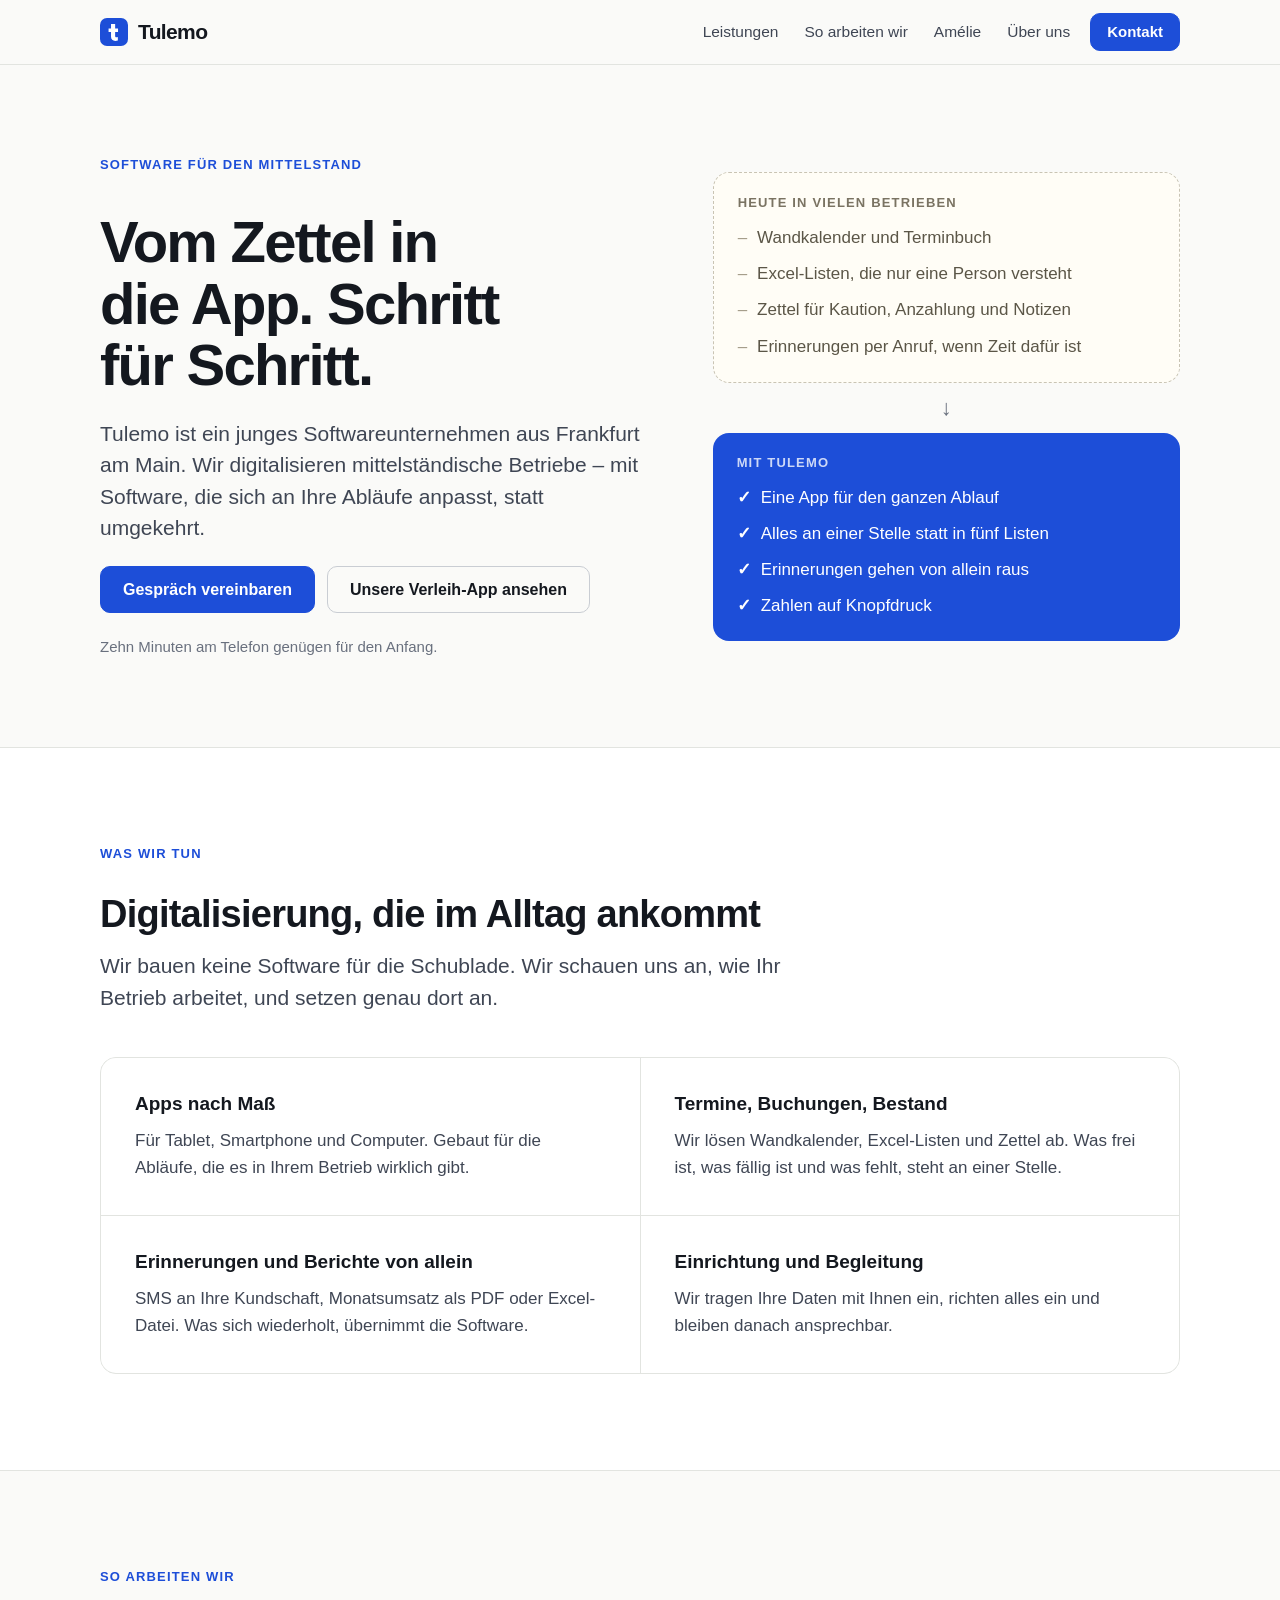
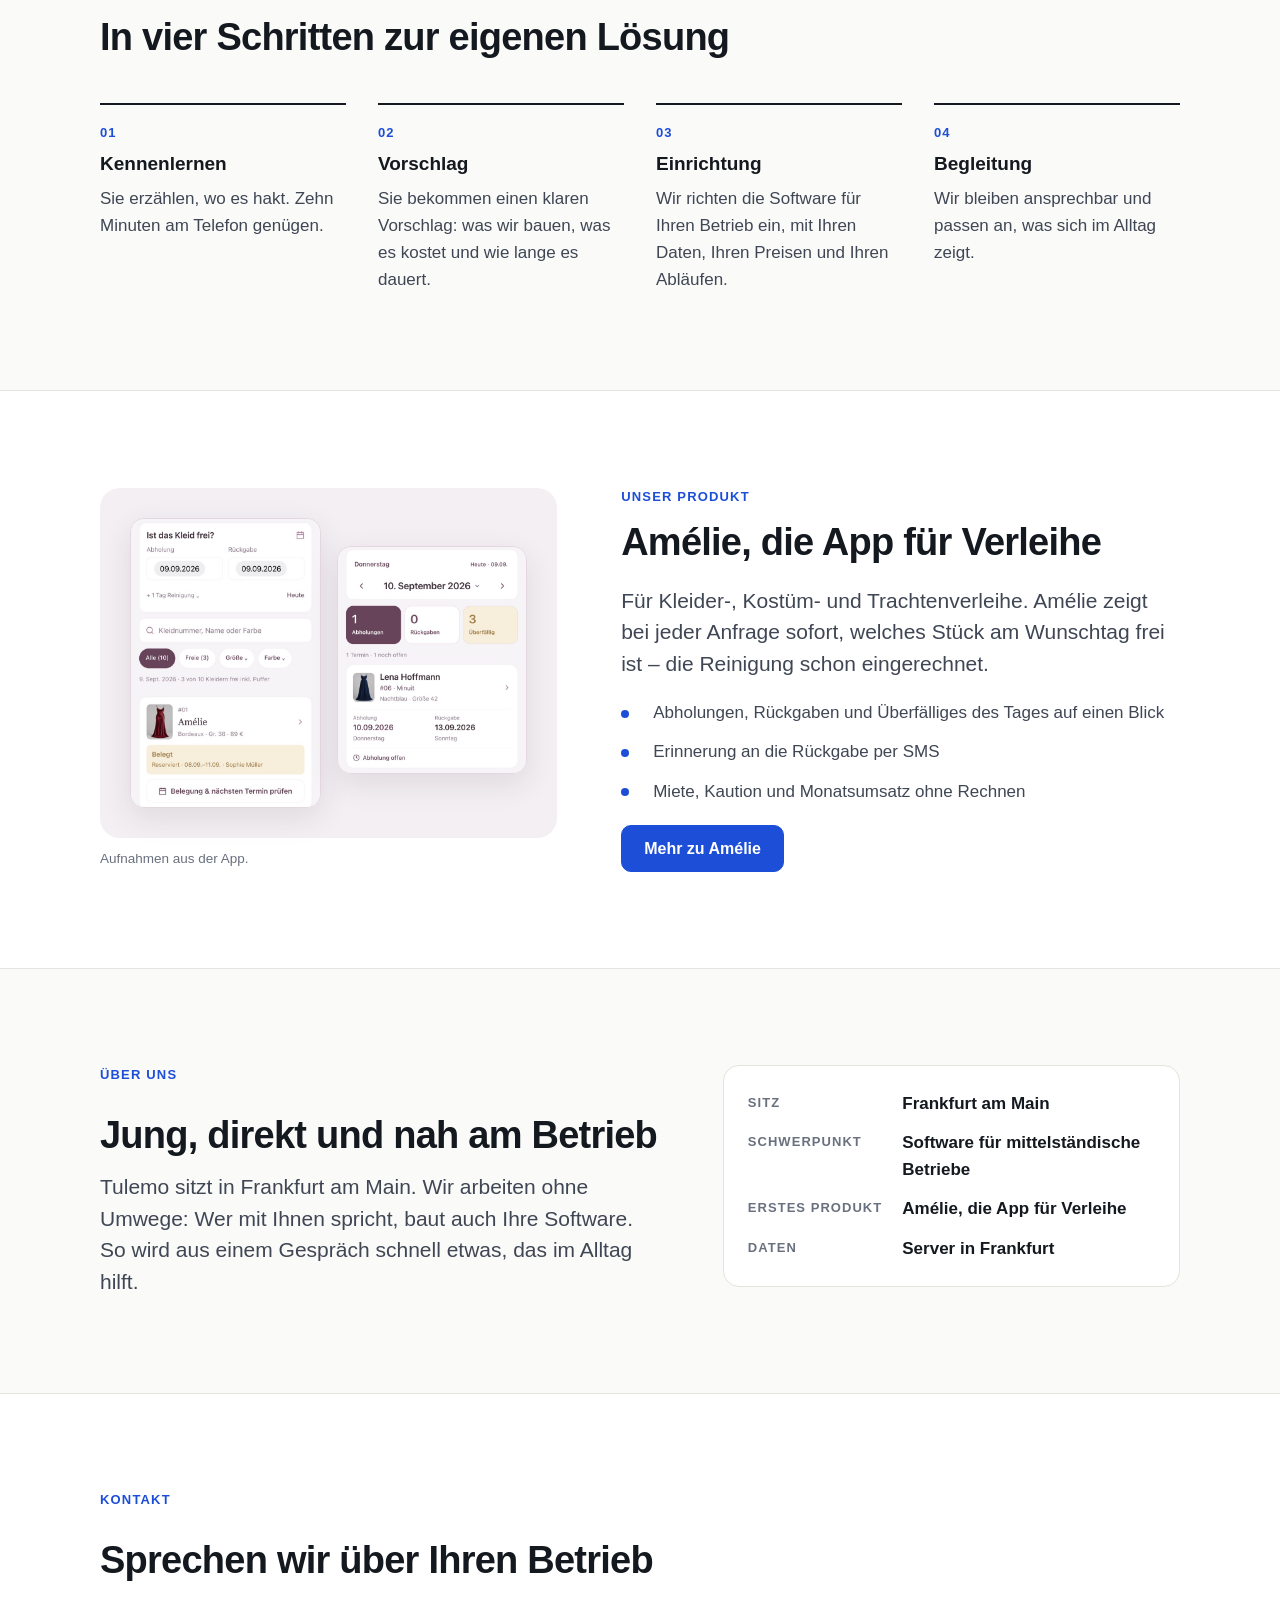
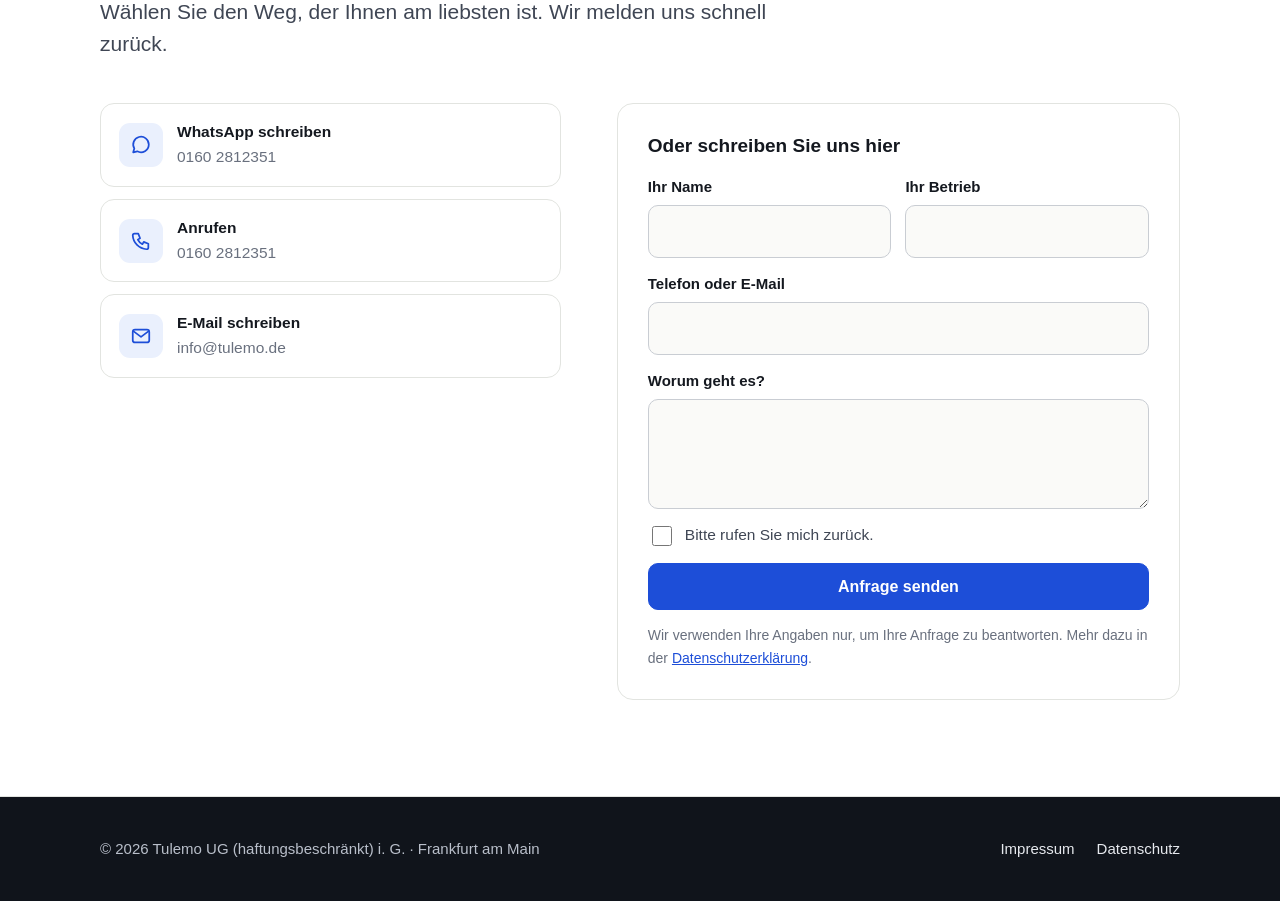
==== index.html @ e4d0e840 "Homepage von Tulemo: Startseite, Amélie, Impressum, Datenschutz Co-Authored-By: Claude Fable 5.2 <no" ====
<!doctype html>
<html lang="de">
<head>
<meta charset="utf-8">
<meta name="viewport" content="width=device-width, initial-scale=1, viewport-fit=cover">
<title>Tulemo – Software für mittelständische Betriebe</title>
<meta name="description" content="Tulemo ist ein junges Softwareunternehmen aus Frankfurt am Main. Wir digitalisieren mittelständische Betriebe – mit Software, die sich an Ihre Abläufe anpasst.">
<meta property="og:title" content="Tulemo – Software für mittelständische Betriebe">
<meta property="og:description" content="Vom Zettel in die App: Wir digitalisieren mittelständische Betriebe, Schritt für Schritt.">
<meta property="og:type" content="website">
<meta property="og:locale" content="de_DE">
<meta name="theme-color" content="#FAFAF8">
<link rel="icon" href="assets/favicon.svg" type="image/svg+xml">
<link rel="stylesheet" href="assets/styles.css">
</head>
<body>
<a class="sprung" href="#inhalt">Zum Inhalt springen</a>

<header class="kopf">
  <div class="innen">
    <a class="marke" href="index.html" aria-label="Tulemo, zur Startseite">
      <svg viewBox="0 0 32 32" aria-hidden="true"><rect width="32" height="32" rx="8" fill="#1D4ED8"/><path d="M12.6 6.8v5.1H9.8v4h2.8v5.6c0 3.1 1.9 4.7 4.9 4.7 1 0 2-.2 2.9-.5v-4c-.5.2-1.1.3-1.6.3-1 0-1.5-.5-1.5-1.5v-4.6h3.3v-4h-3.3V6.8z" fill="#fff"/></svg>
      Tulemo
    </a>
    <nav class="menue" aria-label="Hauptmenü">
      <a href="#leistungen">Leistungen</a>
      <a href="#ablauf">So arbeiten wir</a>
      <a href="#amelie">Amélie</a>
      <a href="#ueber">Über uns</a>
    </nav>
    <a class="knopf klein" href="#kontakt">Kontakt</a>
  </div>
</header>

<main id="inhalt">

  <section class="buehne">
    <div class="innen">
      <div class="buehne-text">
        <p class="vorspann">Software für den Mittelstand</p>
        <h1>Vom Zettel in die App. Schritt für Schritt.</h1>
        <p class="einleitung">Tulemo ist ein junges Softwareunternehmen aus Frankfurt am Main. Wir digitalisieren mittelständische Betriebe – mit Software, die sich an Ihre Abläufe anpasst, statt umgekehrt.</p>
        <div class="knopfreihe">
          <a class="knopf" href="#kontakt">Gespräch vereinbaren</a>
          <a class="knopf zweit" href="amelie/index.html">Unsere Verleih-App ansehen</a>
        </div>
        <p class="hinweis">Zehn Minuten am Telefon genügen für den Anfang.</p>
      </div>

      <div class="wandel" aria-label="Vorher und nachher">
        <div class="wandel-karte vorher">
          <h3>Heute in vielen Betrieben</h3>
          <ul>
            <li>Wandkalender und Terminbuch</li>
            <li>Excel-Listen, die nur eine Person versteht</li>
            <li>Zettel für Kaution, Anzahlung und Notizen</li>
            <li>Erinnerungen per Anruf, wenn Zeit dafür ist</li>
          </ul>
        </div>
        <div class="wandel-pfeil" aria-hidden="true">↓</div>
        <div class="wandel-karte nachher">
          <h3>Mit Tulemo</h3>
          <ul>
            <li>Eine App für den ganzen Ablauf</li>
            <li>Alles an einer Stelle statt in fünf Listen</li>
            <li>Erinnerungen gehen von allein raus</li>
            <li>Zahlen auf Knopfdruck</li>
          </ul>
        </div>
      </div>
    </div>
  </section>

  <section class="abschnitt hell" id="leistungen">
    <div class="innen">
      <div class="kopfzeile-abschnitt">
        <p class="vorspann">Was wir tun</p>
        <h2>Digitalisierung, die im Alltag ankommt</h2>
        <p class="einleitung">Wir bauen keine Software für die Schublade. Wir schauen uns an, wie Ihr Betrieb arbeitet, und setzen genau dort an.</p>
      </div>
      <div class="raster">
        <div>
          <h3>Apps nach Maß</h3>
          <p>Für Tablet, Smartphone und Computer. Gebaut für die Abläufe, die es in Ihrem Betrieb wirklich gibt.</p>
        </div>
        <div>
          <h3>Termine, Buchungen, Bestand</h3>
          <p>Wir lösen Wandkalender, Excel-Listen und Zettel ab. Was frei ist, was fällig ist und was fehlt, steht an einer Stelle.</p>
        </div>
        <div>
          <h3>Erinnerungen und Berichte von allein</h3>
          <p>SMS an Ihre Kundschaft, Monatsumsatz als PDF oder Excel-Datei. Was sich wiederholt, übernimmt die Software.</p>
        </div>
        <div>
          <h3>Einrichtung und Begleitung</h3>
          <p>Wir tragen Ihre Daten mit Ihnen ein, richten alles ein und bleiben danach ansprechbar.</p>
        </div>
      </div>
    </div>
  </section>

  <section class="abschnitt" id="ablauf">
    <div class="innen">
      <div class="kopfzeile-abschnitt">
        <p class="vorspann">So arbeiten wir</p>
        <h2>In vier Schritten zur eigenen Lösung</h2>
      </div>
      <ol class="schritte">
        <li>
          <h3>Kennenlernen</h3>
          <p>Sie erzählen, wo es hakt. Zehn Minuten am Telefon genügen.</p>
        </li>
        <li>
          <h3>Vorschlag</h3>
          <p>Sie bekommen einen klaren Vorschlag: was wir bauen, was es kostet und wie lange es dauert.</p>
        </li>
        <li>
          <h3>Einrichtung</h3>
          <p>Wir richten die Software für Ihren Betrieb ein, mit Ihren Daten, Ihren Preisen und Ihren Abläufen.</p>
        </li>
        <li>
          <h3>Begleitung</h3>
          <p>Wir bleiben ansprechbar und passen an, was sich im Alltag zeigt.</p>
        </li>
      </ol>
    </div>
  </section>

  <section class="abschnitt hell" id="amelie">
    <div class="innen produkt">
      <div>
        <div class="geraete">
          <img src="assets/amelie-verfuegbarkeit.jpg" width="600" height="916" alt="Amélie: Ansicht „Ist das Kleid frei?“ mit Abholung, Rückgabe und Reinigungstag" loading="lazy">
          <img src="assets/amelie-termine.jpg" width="600" height="717" alt="Amélie: Ansicht „Termine“ mit Abholungen, Rückgaben und Überfälligem" loading="lazy">
        </div>
        <p class="bildnote">Aufnahmen aus der App.</p>
      </div>
      <div class="produkt-text">
        <div>
          <p class="vorspann">Unser Produkt</p>
          <h2>Amélie, die App für Verleihe</h2>
        </div>
        <p class="einleitung">Für Kleider-, Kostüm- und Trachtenverleihe. Amélie zeigt bei jeder Anfrage sofort, welches Stück am Wunschtag frei ist – die Reinigung schon eingerechnet.</p>
        <ul class="punkte">
          <li>Abholungen, Rückgaben und Überfälliges des Tages auf einen Blick</li>
          <li>Erinnerung an die Rückgabe per SMS</li>
          <li>Miete, Kaution und Monatsumsatz ohne Rechnen</li>
        </ul>
        <div class="knopfreihe">
          <a class="knopf" href="amelie/index.html">Mehr zu Amélie</a>
        </div>
      </div>
    </div>
  </section>

  <section class="abschnitt" id="ueber">
    <div class="innen ueber">
      <div class="kopfzeile-abschnitt" style="margin-bottom:0">
        <p class="vorspann">Über uns</p>
        <h2>Jung, direkt und nah am Betrieb</h2>
        <p class="einleitung">Tulemo sitzt in Frankfurt am Main. Wir arbeiten ohne Umwege: Wer mit Ihnen spricht, baut auch Ihre Software. So wird aus einem Gespräch schnell etwas, das im Alltag hilft.</p>
      </div>
      <dl class="daten">
        <dt>Sitz</dt><dd>Frankfurt am Main</dd>
        <dt>Schwerpunkt</dt><dd>Software für mittelständische Betriebe</dd>
        <dt>Erstes Produkt</dt><dd>Amélie, die App für Verleihe</dd>
        <dt>Daten</dt><dd>Server in Frankfurt</dd>
      </dl>
    </div>
  </section>

  <section class="abschnitt hell" id="kontakt">
    <div class="innen">
      <div class="kopfzeile-abschnitt">
        <p class="vorspann">Kontakt</p>
        <h2>Sprechen wir über Ihren Betrieb</h2>
        <p class="einleitung">Wählen Sie den Weg, der Ihnen am liebsten ist. Wir melden uns schnell zurück.</p>
      </div>
      <div class="kontakt">
        <ul class="wege">
          <li><a class="weg" href="https://wa.me/491602812351?text=Hallo%20Tulemo%2C%20ich%20m%C3%B6chte%20%C3%BCber%20eine%20L%C3%B6sung%20f%C3%BCr%20meinen%20Betrieb%20sprechen." rel="noopener">
            <span class="zeichen"><svg viewBox="0 0 24 24" fill="none" stroke="currentColor" stroke-width="1.9" stroke-linecap="round" stroke-linejoin="round" aria-hidden="true"><path d="M20.5 11.5a8.5 8.5 0 0 1-12.6 7.4L3.5 20l1.2-4.2A8.5 8.5 0 1 1 20.5 11.5z"/></svg></span>
            <span><strong>WhatsApp schreiben</strong><span>0160 2812351</span></span></a></li>
          <li><a class="weg" href="tel:+491602812351">
            <span class="zeichen"><svg viewBox="0 0 24 24" fill="none" stroke="currentColor" stroke-width="1.9" stroke-linecap="round" stroke-linejoin="round" aria-hidden="true"><path d="M5 4h4l2 5-2.5 1.5a11 11 0 0 0 5 5L15 13l5 2v4a2 2 0 0 1-2 2A16 16 0 0 1 3 6a2 2 0 0 1 2-2z"/></svg></span>
            <span><strong>Anrufen</strong><span>0160 2812351</span></span></a></li>
          <li><a class="weg" href="mailto:info@tulemo.de">
            <span class="zeichen"><svg viewBox="0 0 24 24" fill="none" stroke="currentColor" stroke-width="1.9" stroke-linecap="round" stroke-linejoin="round" aria-hidden="true"><rect x="3" y="5" width="18" height="14" rx="2.5"/><path d="m4 7 8 6 8-6"/></svg></span>
            <span><strong>E-Mail schreiben</strong><span>info@tulemo.de</span></span></a></li>
        </ul>

        <form class="formular" id="anfrage" data-endpoint="" data-betreff="Anfrage über tulemo.de" novalidate>
          <h3>Oder schreiben Sie uns hier</h3>
          <div class="zweispaltig">
            <div class="feld"><label for="f-name">Ihr Name</label><input id="f-name" name="name" type="text" autocomplete="name" required></div>
            <div class="feld"><label for="f-betrieb">Ihr Betrieb</label><input id="f-betrieb" name="betrieb" type="text" autocomplete="organization"></div>
          </div>
          <div class="feld"><label for="f-kontakt">Telefon oder E-Mail</label><input id="f-kontakt" name="kontakt" type="text" inputmode="email" autocomplete="email" required></div>
          <div class="feld"><label for="f-nachricht">Worum geht es?</label><textarea id="f-nachricht" name="nachricht"></textarea></div>
          <label class="haken"><input type="checkbox" name="rueckruf" value="ja"> <span>Bitte rufen Sie mich zurück.</span></label>
          <div class="falle" aria-hidden="true"><label for="f-web">Bitte leer lassen</label><input id="f-web" name="website" type="text" tabindex="-1" autocomplete="off"></div>
          <button class="knopf" type="submit">Anfrage senden</button>
          <div class="meldung" role="status" hidden></div>
          <p class="klein-text">Wir verwenden Ihre Angaben nur, um Ihre Anfrage zu beantworten. Mehr dazu in der <a href="datenschutz.html">Datenschutzerklärung</a>.</p>
        </form>
      </div>
    </div>
  </section>

</main>

<footer class="fuss">
  <div class="innen">
    <span>© 2026 Tulemo UG (haftungsbeschränkt) i. G. · Frankfurt am Main</span>
    <nav aria-label="Rechtliches"><a href="impressum.html">Impressum</a><a href="datenschutz.html">Datenschutz</a></nav>
  </div>
</footer>

<script src="assets/kontakt.js" defer></script>
</body>
</html>
---- assets/styles.css ----
/* Tulemo – Aufbau: ruhige, helle Seite mit viel Luft; ein kräftiges Blau als einzige Firmenfarbe.
   Die Produktseite Amélie setzt dieselben Bausteine mit ihrem eigenen Pflaumenton ein. Keine fremden Schriften, keine fremden Dienste. */
:root{
  --papier:#FAFAF8; --flaeche:#FFFFFF; --tinte:#14181F; --text:#3F4654; --leise:#69707E; --linie:#E2E4E0;
  --akzent:#1D4ED8; --akzent-dunkel:#173EAD; --akzent-hell:#EAF0FD; --auf-akzent:#FFFFFF; --nacht:#10141B;
  --schrift:-apple-system,BlinkMacSystemFont,"Segoe UI",Roboto,"Helvetica Neue",Arial,sans-serif;
  --breite:1120px; --rand:max(20px, env(safe-area-inset-left, 0px));
}
body.amelie{ --akzent:#6B3D5A; --akzent-dunkel:#55304A; --akzent-hell:#F4EFF3; }

*,*::before,*::after{box-sizing:border-box}
html{scroll-behavior:smooth; -webkit-text-size-adjust:100%}
@media (prefers-reduced-motion:reduce){ html{scroll-behavior:auto} }
body{margin:0; background:var(--papier); color:var(--text); font-family:var(--schrift); font-size:17px; line-height:1.6}
img{max-width:100%; height:auto; display:block}
a{color:var(--akzent)}
h1,h2,h3{color:var(--tinte); margin:0; text-wrap:balance}
h1{font-size:clamp(34px, 5.4vw, 58px); line-height:1.06; letter-spacing:-.03em; font-weight:750}
h2{font-size:clamp(26px, 3.4vw, 38px); line-height:1.14; letter-spacing:-.02em; font-weight:720}
h3{font-size:19px; line-height:1.3; font-weight:680}
p{margin:0}
:focus-visible{outline:3px solid var(--akzent); outline-offset:3px; border-radius:4px}
.sprung{position:absolute; left:-999px; top:0; background:var(--tinte); color:#fff; padding:10px 14px; z-index:20}
.sprung:focus{left:12px; top:12px}

.innen{max-width:var(--breite); margin:0 auto; padding-left:var(--rand); padding-right:max(20px, env(safe-area-inset-right, 0px))}
.abschnitt{padding-block:clamp(56px, 8vw, 96px)}
.abschnitt.hell{background:var(--flaeche); border-block:1px solid var(--linie)}
.vorspann{font-size:13px; font-weight:650; letter-spacing:.09em; text-transform:uppercase; color:var(--akzent); margin-bottom:14px}
.einleitung{font-size:clamp(18px, 2vw, 21px); line-height:1.5; color:var(--text); max-width:60ch}
.kopfzeile-abschnitt{display:grid; gap:14px; max-width:720px; margin-bottom:clamp(28px, 4vw, 44px)}

/* Kopf */
.kopf{position:sticky; top:0; z-index:10; background:rgba(250,250,248,.92); backdrop-filter:saturate(1.4) blur(10px); border-bottom:1px solid var(--linie)}
.kopf .innen{display:flex; align-items:center; gap:20px; min-height:64px}
.marke{display:inline-flex; align-items:center; gap:10px; font-weight:780; font-size:21px; letter-spacing:-.03em; color:var(--tinte); text-decoration:none}
.marke svg{width:28px; height:28px; flex:none}
.menue{display:flex; gap:26px; margin-left:auto}
.menue a{color:var(--text); text-decoration:none; font-size:15.5px; font-weight:520}
.menue a:hover{color:var(--tinte)}
.knopf{display:inline-flex; align-items:center; justify-content:center; gap:8px; padding:13px 22px; border-radius:10px; background:var(--akzent); color:var(--auf-akzent); font-weight:640; font-size:16px; text-decoration:none; border:1px solid var(--akzent); cursor:pointer; font-family:inherit; line-height:1.2}
.knopf:hover{background:var(--akzent-dunkel); border-color:var(--akzent-dunkel)}
.knopf.zweit{background:transparent; color:var(--tinte); border-color:#C9CDD3}
.knopf.zweit:hover{background:var(--flaeche); border-color:var(--tinte)}
.knopf.klein{padding:9px 16px; font-size:15px}
.knopfreihe{display:flex; flex-wrap:wrap; gap:12px}

/* Bühne */
.buehne{padding-block:clamp(44px, 7vw, 92px) clamp(48px, 7vw, 88px)}
.buehne .innen{display:grid; grid-template-columns:minmax(0,1.08fr) minmax(0,.92fr); gap:clamp(28px, 5vw, 64px); align-items:center}
.buehne-text{display:grid; gap:22px}
.buehne .hinweis{font-size:15px; color:var(--leise)}

/* Vorher / Nachher */
.wandel{display:grid; gap:14px}
.wandel-karte{border-radius:16px; padding:22px 24px}
.wandel-karte h3{font-size:13px; letter-spacing:.09em; text-transform:uppercase; font-weight:650; margin-bottom:12px}
.wandel-karte ul{list-style:none; margin:0; padding:0; display:grid; gap:9px}
.wandel-karte li{display:flex; gap:10px; align-items:baseline}
.vorher{background:#FFFDF6; border:1px dashed #C9C4B4; color:#5B5647}
.vorher h3{color:#7A7362}
.vorher li::before{content:"–"; color:#A39C88}
.nachher{background:var(--akzent); color:var(--auf-akzent)}
.nachher h3{color:rgba(255,255,255,.78)}
.nachher li::before{content:"✓"; font-weight:700}
.wandel-pfeil{justify-self:center; color:var(--leise); font-size:22px; line-height:1}

/* Leistungen */
.raster{display:grid; grid-template-columns:repeat(2, minmax(0,1fr)); gap:1px; background:var(--linie); border:1px solid var(--linie); border-radius:16px; overflow:hidden}
.raster > div{background:var(--flaeche); padding:clamp(22px, 3vw, 34px); display:grid; gap:10px; align-content:start}
.raster.drei{grid-template-columns:repeat(3, minmax(0,1fr))}

/* Schritte */
.schritte{list-style:none; margin:0; padding:0; display:grid; grid-template-columns:repeat(4, minmax(0,1fr)); gap:clamp(18px, 3vw, 32px); counter-reset:schritt}
.schritte.drei{grid-template-columns:repeat(3, minmax(0,1fr))}
.schritte li{counter-increment:schritt; display:grid; gap:8px; align-content:start; padding-top:18px; border-top:2px solid var(--tinte)}
.schritte li::before{content:counter(schritt, decimal-leading-zero); font-size:13px; font-weight:700; letter-spacing:.08em; color:var(--akzent); font-variant-numeric:tabular-nums}

/* Produkt */
.produkt{display:grid; grid-template-columns:minmax(0,.9fr) minmax(0,1.1fr); gap:clamp(28px, 5vw, 64px); align-items:center}
.geraete{display:grid; grid-template-columns:repeat(2, minmax(0,1fr)); gap:16px; align-items:start; padding:clamp(18px, 3vw, 30px); border-radius:20px; background:#F4EFF3}
.geraete img{border-radius:14px; border:1px solid #E3D8E0; box-shadow:0 10px 30px rgba(46,36,48,.10)}
.geraete img:nth-child(2){margin-top:28px}
.bildnote{font-size:13.5px; color:var(--leise); margin-top:10px}
.punkte{list-style:none; margin:0; padding:0; display:grid; gap:12px}
.punkte li{display:grid; grid-template-columns:22px minmax(0,1fr); gap:10px; align-items:start}
.punkte li::before{content:""; width:8px; height:8px; margin-top:.62em; border-radius:50%; background:var(--akzent)}
.produkt-text{display:grid; gap:20px}

/* Große Ansichten */
.schau{display:grid; grid-template-columns:repeat(2, minmax(0,1fr)); gap:clamp(20px, 4vw, 48px); align-items:start; padding:clamp(20px, 4vw, 44px); border-radius:20px; background:#F4EFF3}
.schau figure{margin:0; display:grid; gap:14px; justify-items:center}
.schau img{width:100%; max-width:340px; border-radius:16px; border:1px solid #E3D8E0; box-shadow:0 12px 34px rgba(46,36,48,.12)}
.schau figcaption{max-width:340px; font-size:15.5px; color:var(--text)}
.schau figcaption strong{color:var(--tinte)}

/* Zeitleiste Reinigung */
.zeitleiste{display:grid; grid-template-columns:repeat(4, minmax(0,1fr)); gap:0; margin:0; padding:0; list-style:none; border:1px solid var(--linie); border-radius:14px; overflow:hidden; background:var(--flaeche)}
.zeitleiste li{padding:16px 18px; border-left:1px solid var(--linie); display:grid; gap:2px}
.zeitleiste li:first-child{border-left:0}
.zeitleiste .tag{font-size:13px; font-weight:650; letter-spacing:.06em; text-transform:uppercase; color:var(--leise)}
.zeitleiste .was{font-weight:650; color:var(--tinte)}
.zeitleiste li.frei{background:var(--akzent); }
.zeitleiste li.frei .tag, .zeitleiste li.frei .was{color:var(--auf-akzent)}

/* Band */
.band{background:var(--akzent); color:var(--auf-akzent)}
.band h2{color:var(--auf-akzent)}
.band .einleitung{color:rgba(255,255,255,.9)}
.band .zwei{display:grid; grid-template-columns:repeat(2, minmax(0,1fr)); gap:clamp(24px, 4vw, 56px)}
.band h3{color:var(--auf-akzent); margin-bottom:8px}
.band p{color:rgba(255,255,255,.9)}

/* Über uns */
.ueber{display:grid; grid-template-columns:minmax(0,1.1fr) minmax(0,.9fr); gap:clamp(28px, 5vw, 64px); align-items:start}
.daten{margin:0; display:grid; grid-template-columns:auto minmax(0,1fr); gap:12px 20px; padding:24px; border:1px solid var(--linie); border-radius:16px; background:var(--flaeche)}
.daten dt{font-size:13px; letter-spacing:.08em; text-transform:uppercase; color:var(--leise); font-weight:620; padding-top:3px}
.daten dd{margin:0; color:var(--tinte); font-weight:560}

/* Kontakt */
.kontakt{display:grid; grid-template-columns:minmax(0,.9fr) minmax(0,1.1fr); gap:clamp(28px, 5vw, 56px); align-items:start}
.wege{list-style:none; margin:0; padding:0; display:grid; gap:12px}
.weg{display:grid; grid-template-columns:44px minmax(0,1fr); gap:14px; align-items:center; padding:16px 18px; border:1px solid var(--linie); border-radius:14px; background:var(--flaeche); text-decoration:none; color:inherit}
a.weg:hover{border-color:var(--tinte)}
.weg .zeichen{width:44px; height:44px; border-radius:11px; background:var(--akzent-hell); color:var(--akzent); display:grid; place-items:center}
.weg .zeichen svg{width:22px; height:22px}
.weg strong{display:block; color:var(--tinte); font-weight:660}
.weg span{font-size:15.5px; color:var(--leise); overflow-wrap:anywhere}
.formular{display:grid; gap:14px; padding:clamp(20px, 3vw, 30px); border:1px solid var(--linie); border-radius:16px; background:var(--flaeche)}
.formular h3{margin-bottom:2px}
.feld{display:grid; gap:6px}
.feld label{font-size:15px; font-weight:600; color:var(--tinte)}
.feld input, .feld textarea{font:inherit; color:var(--tinte); background:var(--papier); border:1px solid #C9CDD3; border-radius:10px; padding:12px 14px; width:100%}
.feld textarea{min-height:110px; resize:vertical}
.feld input:focus, .feld textarea:focus{outline:3px solid var(--akzent-hell); border-color:var(--akzent)}
.zweispaltig{display:grid; grid-template-columns:repeat(2, minmax(0,1fr)); gap:14px}
.haken{display:flex; gap:10px; align-items:flex-start; font-size:15.5px}
.haken input{width:20px; height:20px; margin-top:3px; accent-color:var(--akzent); flex:none}
.klein-text{font-size:14px; color:var(--leise)}
.meldung{padding:12px 14px; border-radius:10px; font-size:15.5px; background:var(--akzent-hell); color:var(--tinte)}
.meldung.fehler{background:#FDECEC; color:#7A1D1D}
.falle{position:absolute; left:-5000px; width:1px; height:1px; overflow:hidden}

/* Fuß */
.fuss{background:var(--nacht); color:#B9BFCA; padding-block:40px; font-size:15px}
.fuss .innen{display:flex; flex-wrap:wrap; gap:14px 32px; align-items:center; justify-content:space-between}
.fuss a{color:#E6E9EE; text-decoration:none}
.fuss a:hover{text-decoration:underline}
.fuss nav{display:flex; flex-wrap:wrap; gap:8px 22px}

/* Textseiten */
.textseite{max-width:760px}
.textseite h1{font-size:clamp(30px, 4.4vw, 44px); margin-bottom:22px}
.textseite h2{font-size:22px; margin:34px 0 10px; letter-spacing:-.01em}
.textseite p, .textseite ul{margin:0 0 14px}
.textseite ul{padding-left:20px}
.textseite address{font-style:normal; margin:0 0 14px}

@media (max-width:900px){
  .buehne .innen, .produkt, .ueber, .kontakt{grid-template-columns:minmax(0,1fr)}
  .schritte, .schritte.drei{grid-template-columns:repeat(2, minmax(0,1fr))}
  .raster.drei{grid-template-columns:repeat(2, minmax(0,1fr))}
  .menue{display:none}
  .kopf .knopf{margin-left:auto}
}
@media (max-width:620px){
  body{font-size:16.5px}
  .raster, .raster.drei, .schritte, .schritte.drei, .band .zwei, .zweispaltig, .schau{grid-template-columns:minmax(0,1fr)}
  .zeitleiste{grid-template-columns:repeat(2, minmax(0,1fr))}
  .zeitleiste li:nth-child(3){border-left:0}
  .zeitleiste li:nth-child(n+3){border-top:1px solid var(--linie)}
  .knopfreihe .knopf{flex:1 1 100%}
  .kopf .knopf.klein{padding:8px 12px; font-size:14px}
  .daten{grid-template-columns:minmax(0,1fr); gap:2px 0}
  .daten dd{margin-bottom:10px}
}
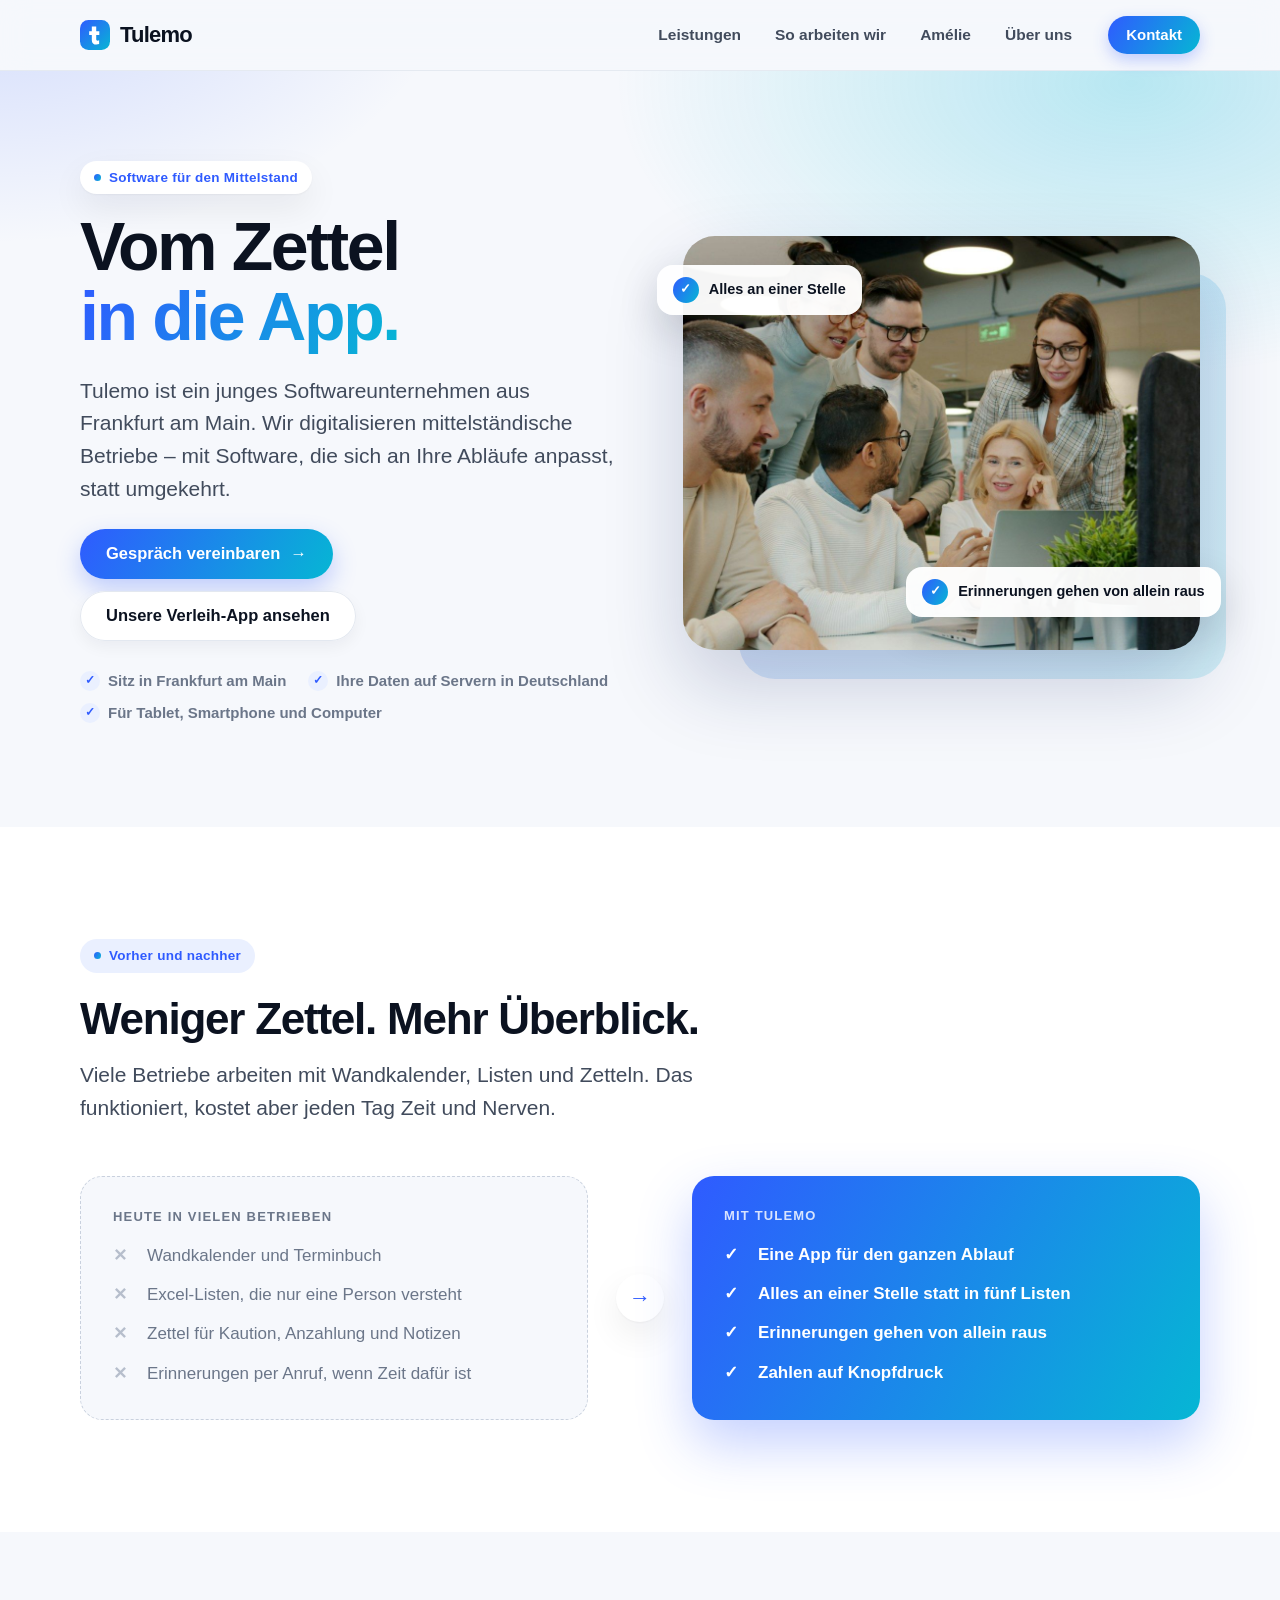
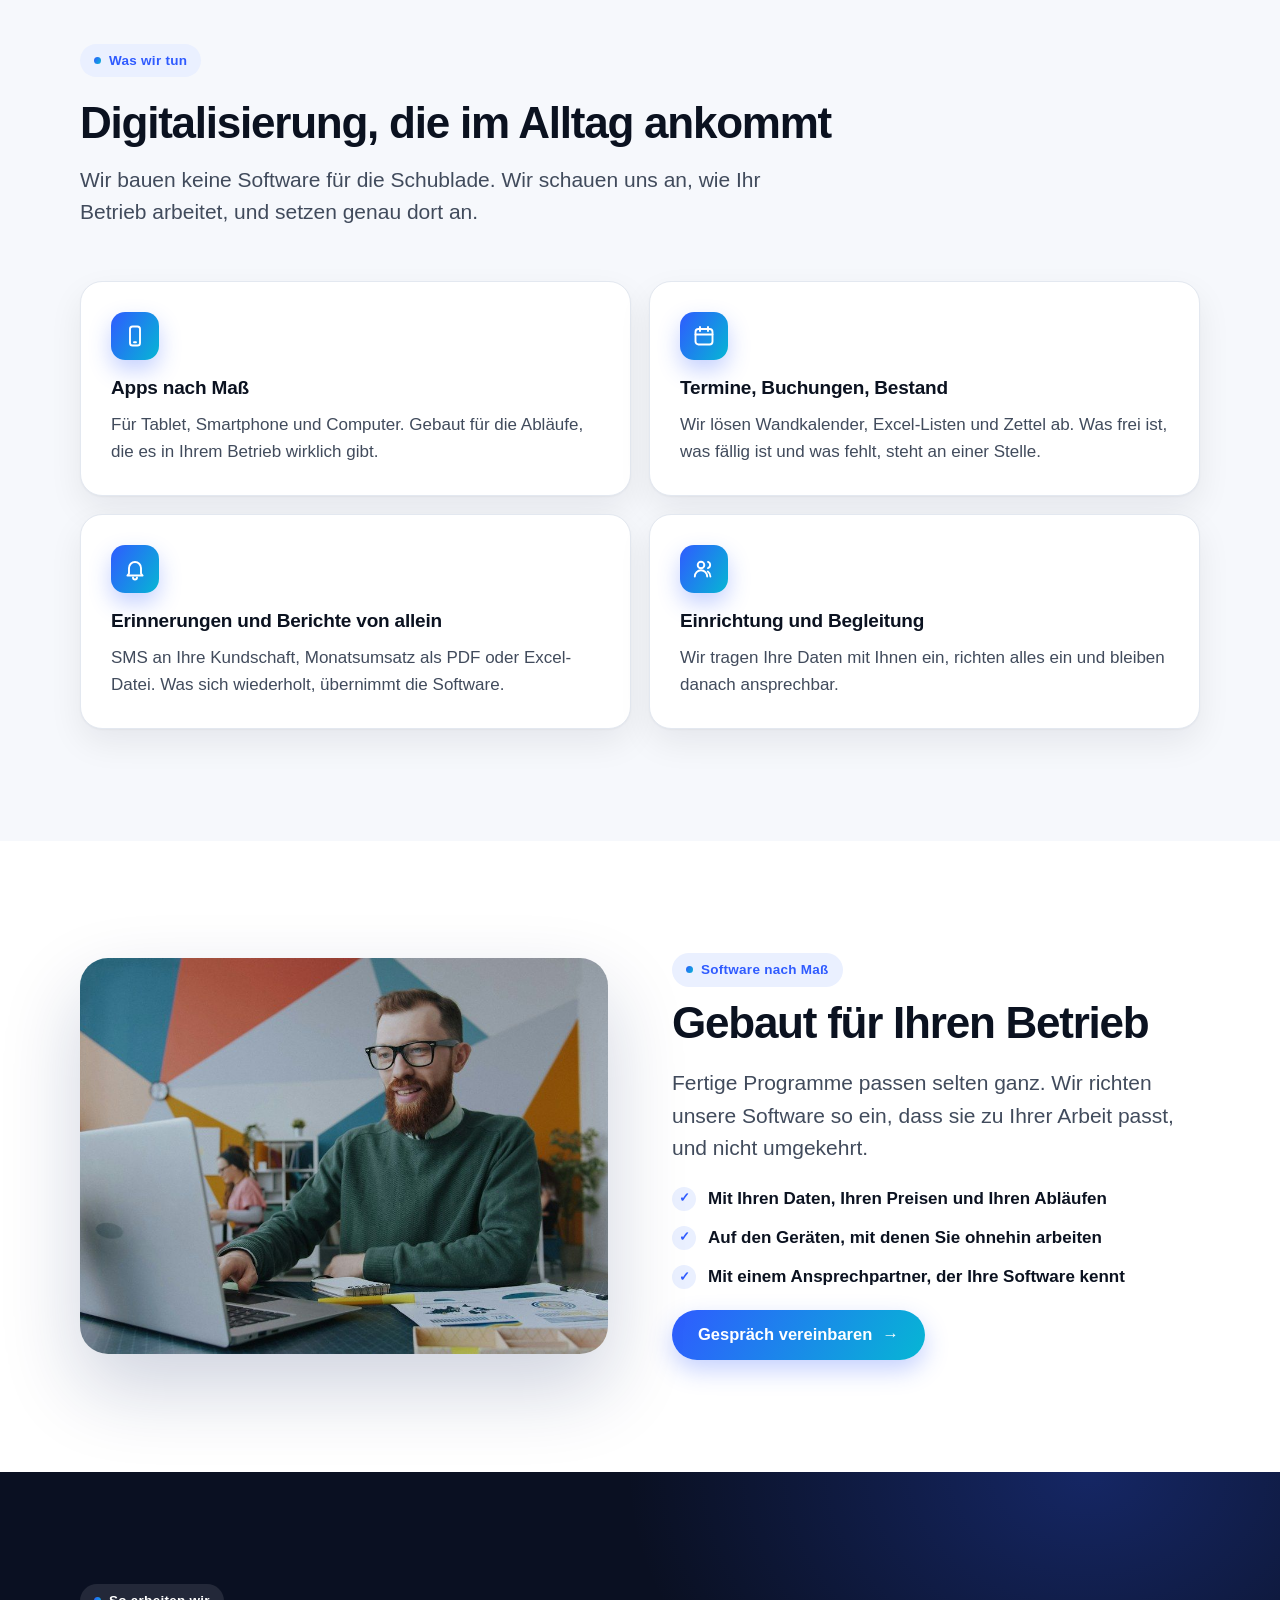
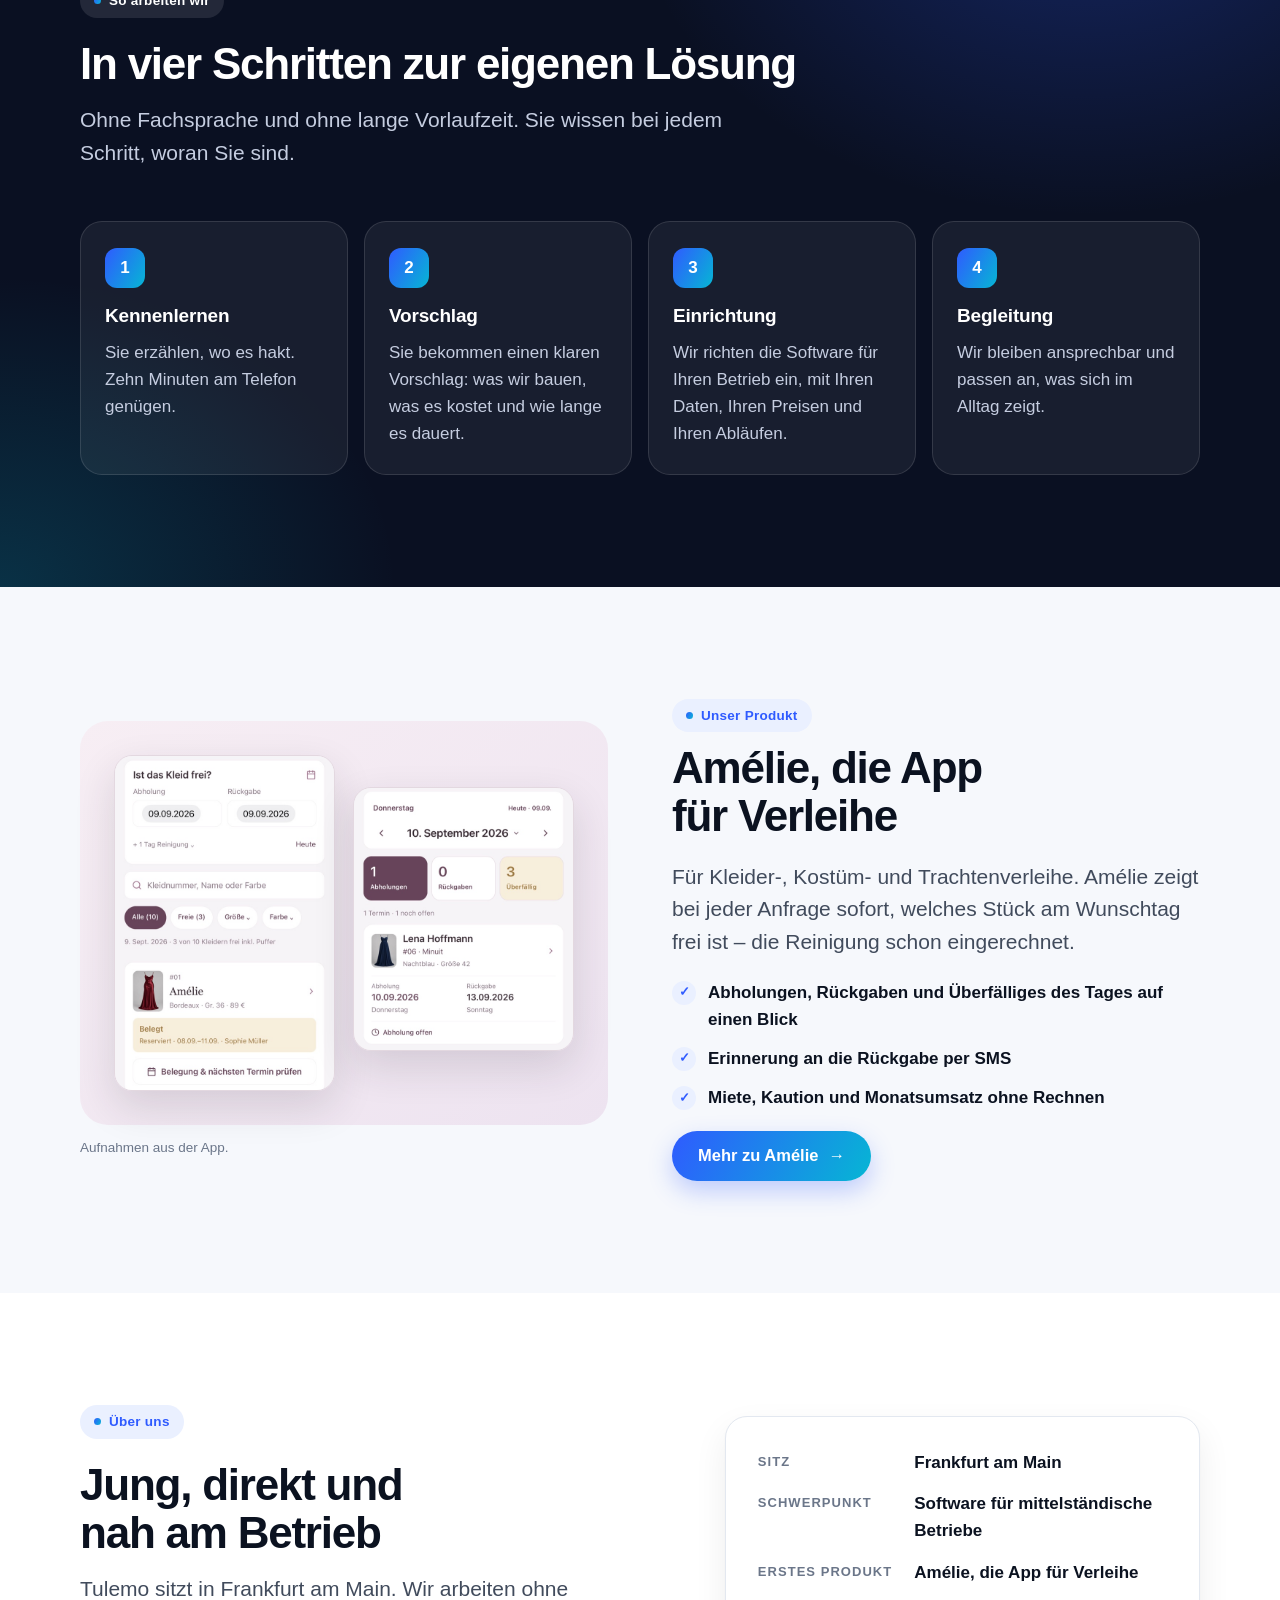
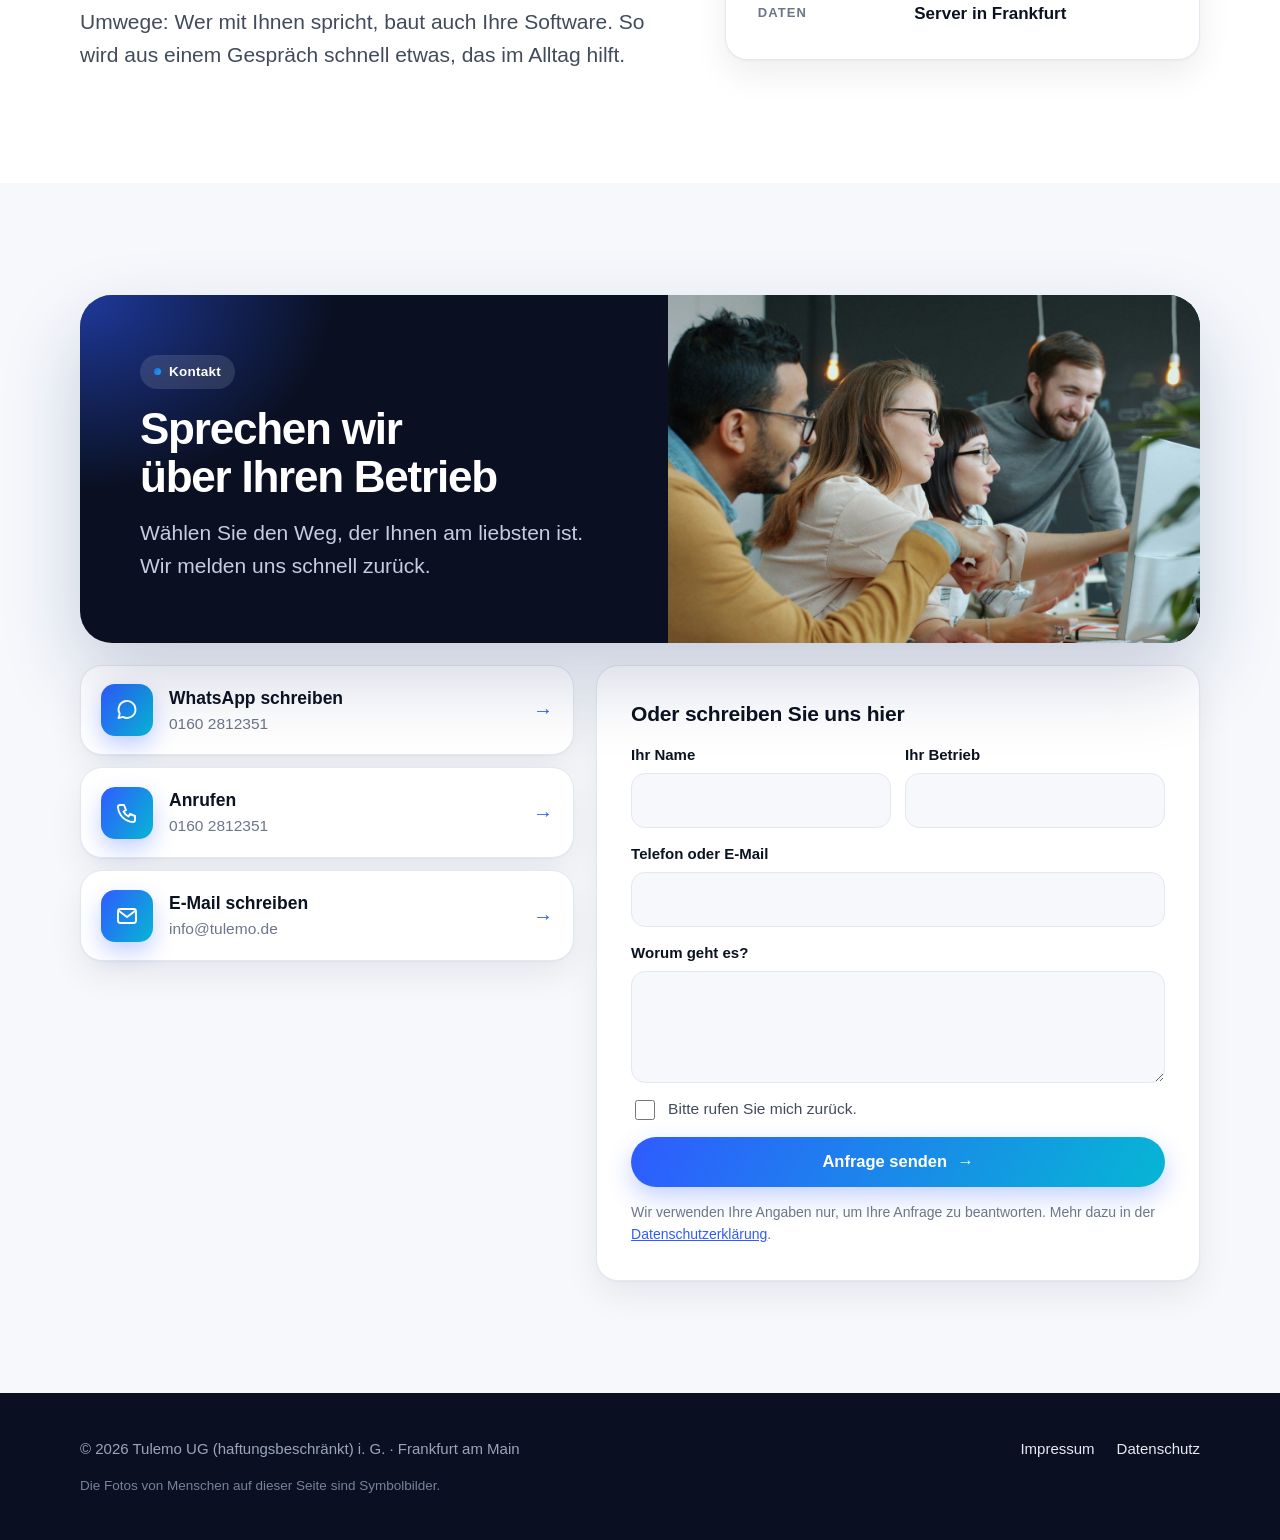
==== commit e9e156c6: "Neue Gestaltung mit Fotos, Karten und Farbverlauf Co-Authored-By: Claude Fable 5.2 <noreply@anthropi" ====
--- a/index.html
+++ b/index.html
@@ -9,7 +9,8 @@
 <meta property="og:description" content="Vom Zettel in die App: Wir digitalisieren mittelständische Betriebe, Schritt für Schritt.">
 <meta property="og:type" content="website">
 <meta property="og:locale" content="de_DE">
-<meta name="theme-color" content="#FAFAF8">
+<meta property="og:image" content="https://tulemo.de/assets/foto-team.jpg">
+<meta name="theme-color" content="#F6F8FC">
 <link rel="icon" href="assets/favicon.svg" type="image/svg+xml">
 <link rel="stylesheet" href="assets/styles.css">
 </head>
@@ -19,7 +20,7 @@
 <header class="kopf">
   <div class="innen">
     <a class="marke" href="index.html" aria-label="Tulemo, zur Startseite">
-      <svg viewBox="0 0 32 32" aria-hidden="true"><rect width="32" height="32" rx="8" fill="#1D4ED8"/><path d="M12.6 6.8v5.1H9.8v4h2.8v5.6c0 3.1 1.9 4.7 4.9 4.7 1 0 2-.2 2.9-.5v-4c-.5.2-1.1.3-1.6.3-1 0-1.5-.5-1.5-1.5v-4.6h3.3v-4h-3.3V6.8z" fill="#fff"/></svg>
+      <svg viewBox="0 0 32 32" aria-hidden="true"><defs><linearGradient id="tv" x1="0" y1="0" x2="1" y2="1"><stop offset="0" stop-color="#2F5BFF"/><stop offset="1" stop-color="#06B6D4"/></linearGradient></defs><rect width="32" height="32" rx="9" fill="url(#tv)"/><path d="M12.6 6.8v5.1H9.8v4h2.8v5.6c0 3.1 1.9 4.7 4.9 4.7 1 0 2-.2 2.9-.5v-4c-.5.2-1.1.3-1.6.3-1 0-1.5-.5-1.5-1.5v-4.6h3.3v-4h-3.3V6.8z" fill="#fff"/></svg>
       Tulemo
     </a>
     <nav class="menue" aria-label="Hauptmenü">
@@ -38,16 +39,34 @@
     <div class="innen">
       <div class="buehne-text">
         <p class="vorspann">Software für den Mittelstand</p>
-        <h1>Vom Zettel in die App. Schritt für Schritt.</h1>
+        <h1>Vom Zettel <span class="verlauf">in die App.</span></h1>
         <p class="einleitung">Tulemo ist ein junges Softwareunternehmen aus Frankfurt am Main. Wir digitalisieren mittelständische Betriebe – mit Software, die sich an Ihre Abläufe anpasst, statt umgekehrt.</p>
         <div class="knopfreihe">
-          <a class="knopf" href="#kontakt">Gespräch vereinbaren</a>
+          <a class="knopf" href="#kontakt">Gespräch vereinbaren <span class="pfeil" aria-hidden="true">→</span></a>
           <a class="knopf zweit" href="amelie/index.html">Unsere Verleih-App ansehen</a>
         </div>
-        <p class="hinweis">Zehn Minuten am Telefon genügen für den Anfang.</p>
-      </div>
-
-      <div class="wandel" aria-label="Vorher und nachher">
+        <ul class="fakten">
+          <li>Sitz in Frankfurt am Main</li>
+          <li>Ihre Daten auf Servern in Deutschland</li>
+          <li>Für Tablet, Smartphone und Computer</li>
+        </ul>
+      </div>
+      <div class="buehne-bild">
+        <img class="foto" src="assets/foto-team.jpg" width="1500" height="844" alt="Ein Team sitzt gut gelaunt gemeinsam an einem Laptop">
+        <div class="schild oben"><span class="haken" aria-hidden="true">✓</span> Alles an einer Stelle</div>
+        <div class="schild unten"><span class="haken" aria-hidden="true">✓</span> Erinnerungen gehen von allein raus</div>
+      </div>
+    </div>
+  </section>
+
+  <section class="abschnitt hell" id="wandel">
+    <div class="innen">
+      <div class="kopfzeile-abschnitt">
+        <p class="vorspann">Vorher und nachher</p>
+        <h2>Weniger Zettel. Mehr Überblick.</h2>
+        <p class="einleitung">Viele Betriebe arbeiten mit Wandkalender, Listen und Zetteln. Das funktioniert, kostet aber jeden Tag Zeit und Nerven.</p>
+      </div>
+      <div class="wandel">
         <div class="wandel-karte vorher">
           <h3>Heute in vielen Betrieben</h3>
           <ul>
@@ -57,7 +76,7 @@
             <li>Erinnerungen per Anruf, wenn Zeit dafür ist</li>
           </ul>
         </div>
-        <div class="wandel-pfeil" aria-hidden="true">↓</div>
+        <div class="wandel-pfeil" aria-hidden="true">→</div>
         <div class="wandel-karte nachher">
           <h3>Mit Tulemo</h3>
           <ul>
@@ -71,27 +90,31 @@
     </div>
   </section>
 
-  <section class="abschnitt hell" id="leistungen">
+  <section class="abschnitt" id="leistungen">
     <div class="innen">
       <div class="kopfzeile-abschnitt">
         <p class="vorspann">Was wir tun</p>
         <h2>Digitalisierung, die im Alltag ankommt</h2>
         <p class="einleitung">Wir bauen keine Software für die Schublade. Wir schauen uns an, wie Ihr Betrieb arbeitet, und setzen genau dort an.</p>
       </div>
-      <div class="raster">
-        <div>
+      <div class="karten">
+        <div class="karte">
+          <span class="zeichen"><svg viewBox="0 0 24 24" fill="none" stroke="currentColor" stroke-width="1.9" stroke-linecap="round" stroke-linejoin="round" aria-hidden="true"><rect x="7" y="2.5" width="10" height="19" rx="2.6"/><path d="M11 18.2h2"/></svg></span>
           <h3>Apps nach Maß</h3>
           <p>Für Tablet, Smartphone und Computer. Gebaut für die Abläufe, die es in Ihrem Betrieb wirklich gibt.</p>
         </div>
-        <div>
+        <div class="karte">
+          <span class="zeichen"><svg viewBox="0 0 24 24" fill="none" stroke="currentColor" stroke-width="1.9" stroke-linecap="round" stroke-linejoin="round" aria-hidden="true"><rect x="3.5" y="5" width="17" height="15.5" rx="3"/><path d="M8 3v4M16 3v4M3.5 10.5h17"/></svg></span>
           <h3>Termine, Buchungen, Bestand</h3>
           <p>Wir lösen Wandkalender, Excel-Listen und Zettel ab. Was frei ist, was fällig ist und was fehlt, steht an einer Stelle.</p>
         </div>
-        <div>
+        <div class="karte">
+          <span class="zeichen"><svg viewBox="0 0 24 24" fill="none" stroke="currentColor" stroke-width="1.9" stroke-linecap="round" stroke-linejoin="round" aria-hidden="true"><path d="M6 16.5V11a6 6 0 1 1 12 0v5.5l1.6 2H4.4z"/><path d="M10 20.5a2 2 0 0 0 4 0"/></svg></span>
           <h3>Erinnerungen und Berichte von allein</h3>
           <p>SMS an Ihre Kundschaft, Monatsumsatz als PDF oder Excel-Datei. Was sich wiederholt, übernimmt die Software.</p>
         </div>
-        <div>
+        <div class="karte">
+          <span class="zeichen"><svg viewBox="0 0 24 24" fill="none" stroke="currentColor" stroke-width="1.9" stroke-linecap="round" stroke-linejoin="round" aria-hidden="true"><circle cx="9" cy="8" r="3.3"/><path d="M2.8 19.5a6.2 6.2 0 0 1 12.4 0"/><path d="M16 4.9a3.3 3.3 0 0 1 0 6.2M18.4 19.5a6.2 6.2 0 0 0-2.6-5"/></svg></span>
           <h3>Einrichtung und Begleitung</h3>
           <p>Wir tragen Ihre Daten mit Ihnen ein, richten alles ein und bleiben danach ansprechbar.</p>
         </div>
@@ -99,11 +122,31 @@
     </div>
   </section>
 
-  <section class="abschnitt" id="ablauf">
+  <section class="abschnitt hell">
+    <div class="innen geteilt">
+      <div class="bild">
+        <img src="assets/foto-entwicklung.jpg" width="1200" height="675" alt="Ein Mann arbeitet lächelnd an einem Laptop" loading="lazy">
+      </div>
+      <div class="inhalt">
+        <p class="vorspann">Software nach Maß</p>
+        <h2>Gebaut für Ihren Betrieb</h2>
+        <p class="einleitung">Fertige Programme passen selten ganz. Wir richten unsere Software so ein, dass sie zu Ihrer Arbeit passt, und nicht umgekehrt.</p>
+        <ul class="punkte">
+          <li>Mit Ihren Daten, Ihren Preisen und Ihren Abläufen</li>
+          <li>Auf den Geräten, mit denen Sie ohnehin arbeiten</li>
+          <li>Mit einem Ansprechpartner, der Ihre Software kennt</li>
+        </ul>
+        <a class="knopf" href="#kontakt">Gespräch vereinbaren <span class="pfeil" aria-hidden="true">→</span></a>
+      </div>
+    </div>
+  </section>
+
+  <section class="abschnitt dunkel" id="ablauf">
     <div class="innen">
       <div class="kopfzeile-abschnitt">
         <p class="vorspann">So arbeiten wir</p>
         <h2>In vier Schritten zur eigenen Lösung</h2>
+        <p class="einleitung">Ohne Fachsprache und ohne lange Vorlaufzeit. Sie wissen bei jedem Schritt, woran Sie sind.</p>
       </div>
       <ol class="schritte">
         <li>
@@ -126,8 +169,8 @@
     </div>
   </section>
 
-  <section class="abschnitt hell" id="amelie">
-    <div class="innen produkt">
+  <section class="abschnitt" id="amelie">
+    <div class="innen geteilt">
       <div>
         <div class="geraete">
           <img src="assets/amelie-verfuegbarkeit.jpg" width="600" height="916" alt="Amélie: Ansicht „Ist das Kleid frei?“ mit Abholung, Rückgabe und Reinigungstag" loading="lazy">
@@ -135,25 +178,21 @@
         </div>
         <p class="bildnote">Aufnahmen aus der App.</p>
       </div>
-      <div class="produkt-text">
-        <div>
-          <p class="vorspann">Unser Produkt</p>
-          <h2>Amélie, die App für Verleihe</h2>
-        </div>
+      <div class="inhalt">
+        <p class="vorspann">Unser Produkt</p>
+        <h2>Amélie, die App für Verleihe</h2>
         <p class="einleitung">Für Kleider-, Kostüm- und Trachtenverleihe. Amélie zeigt bei jeder Anfrage sofort, welches Stück am Wunschtag frei ist – die Reinigung schon eingerechnet.</p>
         <ul class="punkte">
           <li>Abholungen, Rückgaben und Überfälliges des Tages auf einen Blick</li>
           <li>Erinnerung an die Rückgabe per SMS</li>
           <li>Miete, Kaution und Monatsumsatz ohne Rechnen</li>
         </ul>
-        <div class="knopfreihe">
-          <a class="knopf" href="amelie/index.html">Mehr zu Amélie</a>
-        </div>
-      </div>
-    </div>
-  </section>
-
-  <section class="abschnitt" id="ueber">
+        <a class="knopf" href="amelie/index.html">Mehr zu Amélie <span class="pfeil" aria-hidden="true">→</span></a>
+      </div>
+    </div>
+  </section>
+
+  <section class="abschnitt hell" id="ueber">
     <div class="innen ueber">
       <div class="kopfzeile-abschnitt" style="margin-bottom:0">
         <p class="vorspann">Über uns</p>
@@ -169,24 +208,27 @@
     </div>
   </section>
 
-  <section class="abschnitt hell" id="kontakt">
-    <div class="innen">
-      <div class="kopfzeile-abschnitt">
-        <p class="vorspann">Kontakt</p>
-        <h2>Sprechen wir über Ihren Betrieb</h2>
-        <p class="einleitung">Wählen Sie den Weg, der Ihnen am liebsten ist. Wir melden uns schnell zurück.</p>
+  <section class="abschnitt" id="kontakt">
+    <div class="innen">
+      <div class="kontakt-kopf">
+        <div class="worte">
+          <p class="vorspann">Kontakt</p>
+          <h2>Sprechen wir über Ihren Betrieb</h2>
+          <p class="einleitung">Wählen Sie den Weg, der Ihnen am liebsten ist. Wir melden uns schnell zurück.</p>
+        </div>
+        <img src="assets/foto-bildschirm.jpg" width="1500" height="844" alt="Mehrere Menschen schauen gemeinsam auf einen Bildschirm und lachen" loading="lazy">
       </div>
       <div class="kontakt">
         <ul class="wege">
           <li><a class="weg" href="https://wa.me/491602812351?text=Hallo%20Tulemo%2C%20ich%20m%C3%B6chte%20%C3%BCber%20eine%20L%C3%B6sung%20f%C3%BCr%20meinen%20Betrieb%20sprechen." rel="noopener">
             <span class="zeichen"><svg viewBox="0 0 24 24" fill="none" stroke="currentColor" stroke-width="1.9" stroke-linecap="round" stroke-linejoin="round" aria-hidden="true"><path d="M20.5 11.5a8.5 8.5 0 0 1-12.6 7.4L3.5 20l1.2-4.2A8.5 8.5 0 1 1 20.5 11.5z"/></svg></span>
-            <span><strong>WhatsApp schreiben</strong><span>0160 2812351</span></span></a></li>
+            <span><strong>WhatsApp schreiben</strong><span class="unter">0160 2812351</span></span><span class="geh" aria-hidden="true">→</span></a></li>
           <li><a class="weg" href="tel:+491602812351">
             <span class="zeichen"><svg viewBox="0 0 24 24" fill="none" stroke="currentColor" stroke-width="1.9" stroke-linecap="round" stroke-linejoin="round" aria-hidden="true"><path d="M5 4h4l2 5-2.5 1.5a11 11 0 0 0 5 5L15 13l5 2v4a2 2 0 0 1-2 2A16 16 0 0 1 3 6a2 2 0 0 1 2-2z"/></svg></span>
-            <span><strong>Anrufen</strong><span>0160 2812351</span></span></a></li>
+            <span><strong>Anrufen</strong><span class="unter">0160 2812351</span></span><span class="geh" aria-hidden="true">→</span></a></li>
           <li><a class="weg" href="mailto:info@tulemo.de">
             <span class="zeichen"><svg viewBox="0 0 24 24" fill="none" stroke="currentColor" stroke-width="1.9" stroke-linecap="round" stroke-linejoin="round" aria-hidden="true"><rect x="3" y="5" width="18" height="14" rx="2.5"/><path d="m4 7 8 6 8-6"/></svg></span>
-            <span><strong>E-Mail schreiben</strong><span>info@tulemo.de</span></span></a></li>
+            <span><strong>E-Mail schreiben</strong><span class="unter">info@tulemo.de</span></span><span class="geh" aria-hidden="true">→</span></a></li>
         </ul>
 
         <form class="formular" id="anfrage" data-endpoint="" data-betreff="Anfrage über tulemo.de" novalidate>
@@ -197,9 +239,9 @@
           </div>
           <div class="feld"><label for="f-kontakt">Telefon oder E-Mail</label><input id="f-kontakt" name="kontakt" type="text" inputmode="email" autocomplete="email" required></div>
           <div class="feld"><label for="f-nachricht">Worum geht es?</label><textarea id="f-nachricht" name="nachricht"></textarea></div>
-          <label class="haken"><input type="checkbox" name="rueckruf" value="ja"> <span>Bitte rufen Sie mich zurück.</span></label>
+          <label class="haken-zeile"><input type="checkbox" name="rueckruf" value="ja"> <span>Bitte rufen Sie mich zurück.</span></label>
           <div class="falle" aria-hidden="true"><label for="f-web">Bitte leer lassen</label><input id="f-web" name="website" type="text" tabindex="-1" autocomplete="off"></div>
-          <button class="knopf" type="submit">Anfrage senden</button>
+          <button class="knopf" type="submit">Anfrage senden <span class="pfeil" aria-hidden="true">→</span></button>
           <div class="meldung" role="status" hidden></div>
           <p class="klein-text">Wir verwenden Ihre Angaben nur, um Ihre Anfrage zu beantworten. Mehr dazu in der <a href="datenschutz.html">Datenschutzerklärung</a>.</p>
         </form>
@@ -213,6 +255,7 @@
   <div class="innen">
     <span>© 2026 Tulemo UG (haftungsbeschränkt) i. G. · Frankfurt am Main</span>
     <nav aria-label="Rechtliches"><a href="impressum.html">Impressum</a><a href="datenschutz.html">Datenschutz</a></nav>
+    <span class="fein">Die Fotos von Menschen auf dieser Seite sind Symbolbilder.</span>
   </div>
 </footer>
 
--- a/assets/styles.css
+++ b/assets/styles.css
@@ -1,176 +1,228 @@
-/* Tulemo – Aufbau: ruhige, helle Seite mit viel Luft; ein kräftiges Blau als einzige Firmenfarbe.
-   Die Produktseite Amélie setzt dieselben Bausteine mit ihrem eigenen Pflaumenton ein. Keine fremden Schriften, keine fremden Dienste. */
+/* Tulemo – Aufbau: helle, luftige Seite mit großen Fotos, weichen Karten und einem Farbverlauf als Erkennungszeichen.
+   Ein dunkler Abschnitt in der Mitte gibt Tiefe. Die Produktseite Amélie nutzt dieselben Bausteine in ihrem Pflaumenton.
+   Keine fremden Schriften, keine fremden Dienste. */
 :root{
-  --papier:#FAFAF8; --flaeche:#FFFFFF; --tinte:#14181F; --text:#3F4654; --leise:#69707E; --linie:#E2E4E0;
-  --akzent:#1D4ED8; --akzent-dunkel:#173EAD; --akzent-hell:#EAF0FD; --auf-akzent:#FFFFFF; --nacht:#10141B;
+  --grund:#F6F8FC; --flaeche:#FFFFFF; --tinte:#0B1220; --text:#414B5C; --leise:#6B7689; --linie:#E3E8F0;
+  --akzent:#2F5BFF; --akzent2:#06B6D4; --akzent-dunkel:#1E3FD6; --akzent-hell:#EAF0FF; --auf-akzent:#FFFFFF;
+  --nacht:#0A1022; --auf-nacht:#C5CDE0; --glanz:rgba(47,91,255,.28);
+  --verlauf:linear-gradient(120deg, var(--akzent) 0%, var(--akzent2) 100%);
+  --schatten:0 1px 2px rgba(11,18,32,.04), 0 14px 34px rgba(11,18,32,.07);
+  --schatten-gross:0 34px 80px rgba(15,35,95,.20);
+  --rund:22px;
   --schrift:-apple-system,BlinkMacSystemFont,"Segoe UI",Roboto,"Helvetica Neue",Arial,sans-serif;
-  --breite:1120px; --rand:max(20px, env(safe-area-inset-left, 0px));
+  --breite:1160px; --rand:max(20px, env(safe-area-inset-left, 0px));
 }
-body.amelie{ --akzent:#6B3D5A; --akzent-dunkel:#55304A; --akzent-hell:#F4EFF3; }
+body.amelie{ --akzent:#7A3F66; --akzent2:#C2578A; --akzent-dunkel:#5E2E4E; --akzent-hell:#F7EEF4; --glanz:rgba(122,63,102,.28); }
 
 *,*::before,*::after{box-sizing:border-box}
 html{scroll-behavior:smooth; -webkit-text-size-adjust:100%}
-@media (prefers-reduced-motion:reduce){ html{scroll-behavior:auto} }
-body{margin:0; background:var(--papier); color:var(--text); font-family:var(--schrift); font-size:17px; line-height:1.6}
+@media (prefers-reduced-motion:reduce){ html{scroll-behavior:auto} *{transition:none!important} }
+body{margin:0; background:var(--grund); color:var(--text); font-family:var(--schrift); font-size:17px; line-height:1.6; -webkit-font-smoothing:antialiased;
+  --verlauf:linear-gradient(120deg, var(--akzent) 0%, var(--akzent2) 100%)}
 img{max-width:100%; height:auto; display:block}
 a{color:var(--akzent)}
 h1,h2,h3{color:var(--tinte); margin:0; text-wrap:balance}
-h1{font-size:clamp(34px, 5.4vw, 58px); line-height:1.06; letter-spacing:-.03em; font-weight:750}
-h2{font-size:clamp(26px, 3.4vw, 38px); line-height:1.14; letter-spacing:-.02em; font-weight:720}
-h3{font-size:19px; line-height:1.3; font-weight:680}
+h1{font-size:clamp(38px, 6vw, 68px); line-height:1.02; letter-spacing:-.035em; font-weight:800}
+h2{font-size:clamp(28px, 3.8vw, 44px); line-height:1.1; letter-spacing:-.028em; font-weight:780}
+h3{font-size:19px; line-height:1.3; font-weight:700; letter-spacing:-.01em}
 p{margin:0}
-:focus-visible{outline:3px solid var(--akzent); outline-offset:3px; border-radius:4px}
-.sprung{position:absolute; left:-999px; top:0; background:var(--tinte); color:#fff; padding:10px 14px; z-index:20}
+:focus-visible{outline:3px solid var(--akzent); outline-offset:3px; border-radius:6px}
+.sprung{position:absolute; left:-999px; top:0; background:var(--tinte); color:#fff; padding:10px 14px; z-index:30}
 .sprung:focus{left:12px; top:12px}
+.verlauf{background:var(--verlauf); -webkit-background-clip:text; background-clip:text; color:transparent}
 
 .innen{max-width:var(--breite); margin:0 auto; padding-left:var(--rand); padding-right:max(20px, env(safe-area-inset-right, 0px))}
-.abschnitt{padding-block:clamp(56px, 8vw, 96px)}
-.abschnitt.hell{background:var(--flaeche); border-block:1px solid var(--linie)}
-.vorspann{font-size:13px; font-weight:650; letter-spacing:.09em; text-transform:uppercase; color:var(--akzent); margin-bottom:14px}
-.einleitung{font-size:clamp(18px, 2vw, 21px); line-height:1.5; color:var(--text); max-width:60ch}
-.kopfzeile-abschnitt{display:grid; gap:14px; max-width:720px; margin-bottom:clamp(28px, 4vw, 44px)}
+.abschnitt{padding-block:clamp(64px, 9vw, 112px)}
+.abschnitt.hell{background:var(--flaeche)}
+.vorspann{display:inline-flex; align-items:center; gap:8px; font-size:13.5px; font-weight:700; letter-spacing:.02em; color:var(--akzent); background:var(--akzent-hell); padding:6px 14px; border-radius:999px; margin-bottom:16px}
+.vorspann::before{content:""; width:7px; height:7px; border-radius:50%; background:var(--verlauf)}
+.einleitung{font-size:clamp(18px, 2vw, 21px); line-height:1.55; color:var(--text); max-width:60ch}
+.kopfzeile-abschnitt{display:grid; justify-items:start; gap:6px; max-width:760px; margin-bottom:clamp(32px, 4.5vw, 52px)}
+.kopfzeile-abschnitt h2{margin-bottom:10px}
 
 /* Kopf */
-.kopf{position:sticky; top:0; z-index:10; background:rgba(250,250,248,.92); backdrop-filter:saturate(1.4) blur(10px); border-bottom:1px solid var(--linie)}
-.kopf .innen{display:flex; align-items:center; gap:20px; min-height:64px}
-.marke{display:inline-flex; align-items:center; gap:10px; font-weight:780; font-size:21px; letter-spacing:-.03em; color:var(--tinte); text-decoration:none}
-.marke svg{width:28px; height:28px; flex:none}
-.menue{display:flex; gap:26px; margin-left:auto}
-.menue a{color:var(--text); text-decoration:none; font-size:15.5px; font-weight:520}
-.menue a:hover{color:var(--tinte)}
-.knopf{display:inline-flex; align-items:center; justify-content:center; gap:8px; padding:13px 22px; border-radius:10px; background:var(--akzent); color:var(--auf-akzent); font-weight:640; font-size:16px; text-decoration:none; border:1px solid var(--akzent); cursor:pointer; font-family:inherit; line-height:1.2}
-.knopf:hover{background:var(--akzent-dunkel); border-color:var(--akzent-dunkel)}
-.knopf.zweit{background:transparent; color:var(--tinte); border-color:#C9CDD3}
-.knopf.zweit:hover{background:var(--flaeche); border-color:var(--tinte)}
-.knopf.klein{padding:9px 16px; font-size:15px}
+.kopf{position:sticky; top:0; z-index:20; background:rgba(246,248,252,.82); backdrop-filter:saturate(1.6) blur(14px); -webkit-backdrop-filter:saturate(1.6) blur(14px); border-bottom:1px solid rgba(227,232,240,.9)}
+.kopf .innen{display:flex; align-items:center; gap:22px; min-height:70px}
+.marke{display:inline-flex; align-items:center; gap:10px; font-weight:800; font-size:22px; letter-spacing:-.035em; color:var(--tinte); text-decoration:none}
+.marke svg{width:30px; height:30px; flex:none}
+.menue{display:flex; gap:6px; margin-left:auto}
+.menue a{color:var(--text); text-decoration:none; font-size:15.5px; font-weight:560; padding:8px 14px; border-radius:999px; transition:background .15s, color .15s}
+.menue a:hover{background:var(--flaeche); color:var(--tinte)}
+.knopf{display:inline-flex; align-items:center; justify-content:center; gap:10px; padding:15px 26px; border-radius:999px; background:var(--verlauf); color:var(--auf-akzent); font-weight:680; font-size:16.5px; text-decoration:none; border:0; cursor:pointer; font-family:inherit; line-height:1.2; box-shadow:0 10px 24px var(--glanz); transition:transform .15s, box-shadow .15s}
+.knopf:hover{transform:translateY(-2px); box-shadow:0 16px 32px var(--glanz)}
+.knopf .pfeil{transition:transform .15s}
+.knopf:hover .pfeil{transform:translateX(3px)}
+.knopf.zweit{background:var(--flaeche); color:var(--tinte); box-shadow:inset 0 0 0 1px var(--linie), 0 6px 16px rgba(11,18,32,.05)}
+.knopf.zweit:hover{box-shadow:inset 0 0 0 1px var(--tinte), 0 10px 22px rgba(11,18,32,.08)}
+.knopf.klein{padding:10px 18px; font-size:15px; box-shadow:0 6px 16px var(--glanz)}
 .knopfreihe{display:flex; flex-wrap:wrap; gap:12px}
 
 /* Bühne */
-.buehne{padding-block:clamp(44px, 7vw, 92px) clamp(48px, 7vw, 88px)}
-.buehne .innen{display:grid; grid-template-columns:minmax(0,1.08fr) minmax(0,.92fr); gap:clamp(28px, 5vw, 64px); align-items:center}
-.buehne-text{display:grid; gap:22px}
-.buehne .hinweis{font-size:15px; color:var(--leise)}
+.buehne{position:relative; overflow:hidden; padding-block:clamp(48px, 7vw, 96px) clamp(56px, 8vw, 104px)}
+.buehne::before{content:""; position:absolute; inset:-20% -10% auto -10%; height:120%; z-index:0; pointer-events:none;
+  background:radial-gradient(48% 46% at 82% 18%, color-mix(in srgb, var(--akzent2) 26%, transparent) 0%, transparent 70%),
+             radial-gradient(42% 44% at 8% 4%, color-mix(in srgb, var(--akzent) 20%, transparent) 0%, transparent 72%)}
+.buehne .innen{position:relative; z-index:1; display:grid; grid-template-columns:minmax(0,1.02fr) minmax(0,.98fr); gap:clamp(32px, 5vw, 72px); align-items:center}
+.buehne-text{display:grid; gap:24px; justify-items:start}
+.buehne-text .vorspann{margin-bottom:-6px; background:var(--flaeche); box-shadow:var(--schatten)}
+.fakten{list-style:none; margin:4px 0 0; padding:0; display:flex; flex-wrap:wrap; gap:8px 22px; font-size:15px; color:var(--leise); font-weight:560}
+.fakten li{display:inline-flex; align-items:center; gap:8px}
+.fakten li::before{content:"✓"; width:20px; height:20px; border-radius:50%; background:var(--akzent-hell); color:var(--akzent); font-size:12px; font-weight:800; display:grid; place-items:center}
+.buehne-bild{position:relative}
+.buehne-bild img.foto{width:100%; aspect-ratio:5/4; object-fit:cover; border-radius:32px; box-shadow:var(--schatten-gross)}
+.buehne-bild::before{content:""; position:absolute; inset:9% -5% -7% 11%; border-radius:36px; background:var(--verlauf); opacity:.16; z-index:-1}
+.schild{position:absolute; display:inline-flex; align-items:center; gap:10px; padding:12px 16px; border-radius:16px; background:rgba(255,255,255,.96); box-shadow:0 16px 40px rgba(11,18,32,.16); font-size:14.5px; font-weight:650; color:var(--tinte); max-width:78%}
+.schild .haken{width:26px; height:26px; flex:none; border-radius:50%; background:var(--verlauf); color:#fff; font-size:13px; font-weight:800; display:grid; place-items:center}
+.schild.oben{top:7%; left:-5%}
+.schild.unten{bottom:8%; right:-4%}
 
 /* Vorher / Nachher */
-.wandel{display:grid; gap:14px}
-.wandel-karte{border-radius:16px; padding:22px 24px}
-.wandel-karte h3{font-size:13px; letter-spacing:.09em; text-transform:uppercase; font-weight:650; margin-bottom:12px}
-.wandel-karte ul{list-style:none; margin:0; padding:0; display:grid; gap:9px}
-.wandel-karte li{display:flex; gap:10px; align-items:baseline}
-.vorher{background:#FFFDF6; border:1px dashed #C9C4B4; color:#5B5647}
-.vorher h3{color:#7A7362}
-.vorher li::before{content:"–"; color:#A39C88}
-.nachher{background:var(--akzent); color:var(--auf-akzent)}
-.nachher h3{color:rgba(255,255,255,.78)}
-.nachher li::before{content:"✓"; font-weight:700}
-.wandel-pfeil{justify-self:center; color:var(--leise); font-size:22px; line-height:1}
-
-/* Leistungen */
-.raster{display:grid; grid-template-columns:repeat(2, minmax(0,1fr)); gap:1px; background:var(--linie); border:1px solid var(--linie); border-radius:16px; overflow:hidden}
-.raster > div{background:var(--flaeche); padding:clamp(22px, 3vw, 34px); display:grid; gap:10px; align-content:start}
-.raster.drei{grid-template-columns:repeat(3, minmax(0,1fr))}
-
-/* Schritte */
-.schritte{list-style:none; margin:0; padding:0; display:grid; grid-template-columns:repeat(4, minmax(0,1fr)); gap:clamp(18px, 3vw, 32px); counter-reset:schritt}
+.wandel{display:grid; grid-template-columns:minmax(0,1fr) auto minmax(0,1fr); gap:clamp(14px, 2.4vw, 28px); align-items:stretch}
+.wandel-karte{border-radius:var(--rund); padding:clamp(22px, 3vw, 32px)}
+.wandel-karte h3{font-size:13px; letter-spacing:.09em; text-transform:uppercase; font-weight:700; margin-bottom:16px}
+.wandel-karte ul{list-style:none; margin:0; padding:0; display:grid; gap:12px}
+.wandel-karte li{display:grid; grid-template-columns:24px minmax(0,1fr); gap:10px; align-items:start}
+.vorher{background:var(--grund); border:1.5px dashed #C9D1DE; color:var(--leise)}
+.vorher h3{color:var(--leise)}
+.vorher li::before{content:"✕"; color:#B6BECC; font-weight:700}
+.nachher{background:var(--verlauf); color:var(--auf-akzent); box-shadow:0 24px 54px var(--glanz)}
+.nachher h3{color:rgba(255,255,255,.82)}
+.nachher li{font-weight:600}
+.nachher li::before{content:"✓"; font-weight:800}
+.wandel-pfeil{align-self:center; width:48px; height:48px; border-radius:50%; background:var(--flaeche); box-shadow:var(--schatten); display:grid; place-items:center; color:var(--akzent); font-size:22px}
+
+/* Karten */
+.karten{display:grid; grid-template-columns:repeat(2, minmax(0,1fr)); gap:18px}
+.karten.drei{grid-template-columns:repeat(3, minmax(0,1fr))}
+.karte{background:var(--flaeche); border:1px solid var(--linie); border-radius:var(--rund); padding:clamp(22px, 2.6vw, 30px); display:grid; gap:10px; align-content:start; box-shadow:var(--schatten); transition:transform .18s, box-shadow .18s}
+.karte:hover{transform:translateY(-4px); box-shadow:0 2px 4px rgba(11,18,32,.04), 0 24px 48px rgba(11,18,32,.11)}
+.zeichen{width:48px; height:48px; border-radius:14px; background:var(--verlauf); color:#fff; display:grid; place-items:center; margin-bottom:6px; box-shadow:0 10px 22px var(--glanz)}
+.zeichen svg{width:24px; height:24px}
+
+/* Bild neben Text */
+.geteilt{display:grid; grid-template-columns:minmax(0,1fr) minmax(0,1fr); gap:clamp(32px, 5vw, 72px); align-items:center}
+.geteilt .bild{position:relative}
+.geteilt .bild img{width:100%; aspect-ratio:4/3; object-fit:cover; border-radius:28px; box-shadow:var(--schatten-gross)}
+.geteilt .bild::before{content:""; position:absolute; inset:-5% 12% 10% -6%; border-radius:32px; background:var(--verlauf); opacity:.14; z-index:-1}
+.geteilt .inhalt{display:grid; gap:20px; justify-items:start}
+.geteilt .inhalt .vorspann{margin-bottom:-8px}
+
+/* Dunkler Abschnitt mit Schritten */
+.dunkel{background:radial-gradient(60% 80% at 85% 0%, rgba(47,91,255,.30) 0%, transparent 60%), radial-gradient(50% 70% at 0% 100%, rgba(6,182,212,.20) 0%, transparent 62%), var(--nacht); color:var(--auf-nacht)}
+.dunkel h2, .dunkel h3{color:#fff}
+.dunkel .einleitung{color:var(--auf-nacht)}
+.dunkel .vorspann{background:rgba(255,255,255,.10); color:#fff}
+.schritte{list-style:none; margin:0; padding:0; display:grid; grid-template-columns:repeat(4, minmax(0,1fr)); gap:16px; counter-reset:schritt}
 .schritte.drei{grid-template-columns:repeat(3, minmax(0,1fr))}
-.schritte li{counter-increment:schritt; display:grid; gap:8px; align-content:start; padding-top:18px; border-top:2px solid var(--tinte)}
-.schritte li::before{content:counter(schritt, decimal-leading-zero); font-size:13px; font-weight:700; letter-spacing:.08em; color:var(--akzent); font-variant-numeric:tabular-nums}
+.schritte li{counter-increment:schritt; display:grid; gap:10px; align-content:start; padding:26px 24px; border-radius:var(--rund); background:var(--flaeche); border:1px solid var(--linie); box-shadow:var(--schatten)}
+.schritte li::before{content:counter(schritt); width:40px; height:40px; border-radius:12px; background:var(--verlauf); color:#fff; font-weight:800; font-size:17px; display:grid; place-items:center; margin-bottom:6px}
+.dunkel .schritte li{background:rgba(255,255,255,.06); border-color:rgba(255,255,255,.12); box-shadow:none}
 
 /* Produkt */
-.produkt{display:grid; grid-template-columns:minmax(0,.9fr) minmax(0,1.1fr); gap:clamp(28px, 5vw, 64px); align-items:center}
-.geraete{display:grid; grid-template-columns:repeat(2, minmax(0,1fr)); gap:16px; align-items:start; padding:clamp(18px, 3vw, 30px); border-radius:20px; background:#F4EFF3}
-.geraete img{border-radius:14px; border:1px solid #E3D8E0; box-shadow:0 10px 30px rgba(46,36,48,.10)}
-.geraete img:nth-child(2){margin-top:28px}
-.bildnote{font-size:13.5px; color:var(--leise); margin-top:10px}
+.geraete{display:grid; grid-template-columns:repeat(2, minmax(0,1fr)); gap:18px; align-items:start; padding:clamp(20px, 3vw, 34px); border-radius:28px; background:linear-gradient(140deg, #F7EEF4 0%, #EDE3F0 100%)}
+.geraete img{border-radius:18px; border:1px solid #E3D8E0; box-shadow:0 16px 40px rgba(46,36,48,.14)}
+.geraete img:nth-child(2){margin-top:32px}
+.bildnote{font-size:13.5px; color:var(--leise); margin-top:12px}
 .punkte{list-style:none; margin:0; padding:0; display:grid; gap:12px}
-.punkte li{display:grid; grid-template-columns:22px minmax(0,1fr); gap:10px; align-items:start}
-.punkte li::before{content:""; width:8px; height:8px; margin-top:.62em; border-radius:50%; background:var(--akzent)}
-.produkt-text{display:grid; gap:20px}
-
-/* Große Ansichten */
-.schau{display:grid; grid-template-columns:repeat(2, minmax(0,1fr)); gap:clamp(20px, 4vw, 48px); align-items:start; padding:clamp(20px, 4vw, 44px); border-radius:20px; background:#F4EFF3}
-.schau figure{margin:0; display:grid; gap:14px; justify-items:center}
-.schau img{width:100%; max-width:340px; border-radius:16px; border:1px solid #E3D8E0; box-shadow:0 12px 34px rgba(46,36,48,.12)}
+.punkte li{display:grid; grid-template-columns:26px minmax(0,1fr); gap:10px; align-items:start; color:var(--tinte); font-weight:560}
+.punkte li::before{content:"✓"; width:24px; height:24px; border-radius:50%; background:var(--akzent-hell); color:var(--akzent); font-weight:800; font-size:13px; display:grid; place-items:center; margin-top:2px}
+.schau{display:grid; grid-template-columns:repeat(2, minmax(0,1fr)); gap:clamp(20px, 4vw, 48px); align-items:start; padding:clamp(22px, 4vw, 48px); border-radius:32px; background:linear-gradient(140deg, #F7EEF4 0%, #EDE3F0 100%)}
+.schau figure{margin:0; display:grid; gap:16px; justify-items:center}
+.schau img{width:100%; max-width:340px; border-radius:20px; border:1px solid #E3D8E0; box-shadow:0 18px 44px rgba(46,36,48,.16)}
 .schau figcaption{max-width:340px; font-size:15.5px; color:var(--text)}
 .schau figcaption strong{color:var(--tinte)}
 
 /* Zeitleiste Reinigung */
-.zeitleiste{display:grid; grid-template-columns:repeat(4, minmax(0,1fr)); gap:0; margin:0; padding:0; list-style:none; border:1px solid var(--linie); border-radius:14px; overflow:hidden; background:var(--flaeche)}
-.zeitleiste li{padding:16px 18px; border-left:1px solid var(--linie); display:grid; gap:2px}
-.zeitleiste li:first-child{border-left:0}
-.zeitleiste .tag{font-size:13px; font-weight:650; letter-spacing:.06em; text-transform:uppercase; color:var(--leise)}
-.zeitleiste .was{font-weight:650; color:var(--tinte)}
-.zeitleiste li.frei{background:var(--akzent); }
-.zeitleiste li.frei .tag, .zeitleiste li.frei .was{color:var(--auf-akzent)}
+.zeitleiste{display:grid; grid-template-columns:repeat(4, minmax(0,1fr)); gap:12px; margin:0; padding:0; list-style:none}
+.zeitleiste li{padding:20px 22px; border-radius:18px; background:var(--flaeche); border:1px solid var(--linie); box-shadow:var(--schatten); display:grid; gap:2px}
+.zeitleiste .tag{font-size:13px; font-weight:700; letter-spacing:.06em; text-transform:uppercase; color:var(--leise)}
+.zeitleiste .was{font-weight:720; font-size:19px; color:var(--tinte)}
+.zeitleiste li.frei{background:var(--verlauf); border-color:transparent}
+.zeitleiste li.frei .tag{color:rgba(255,255,255,.85)}
+.zeitleiste li.frei .was{color:#fff}
 
 /* Band */
-.band{background:var(--akzent); color:var(--auf-akzent)}
-.band h2{color:var(--auf-akzent)}
-.band .einleitung{color:rgba(255,255,255,.9)}
-.band .zwei{display:grid; grid-template-columns:repeat(2, minmax(0,1fr)); gap:clamp(24px, 4vw, 56px)}
-.band h3{color:var(--auf-akzent); margin-bottom:8px}
-.band p{color:rgba(255,255,255,.9)}
+.band{background:var(--verlauf); color:var(--auf-akzent)}
+.band h2{color:#fff}
+.band .zwei{display:grid; grid-template-columns:repeat(2, minmax(0,1fr)); gap:18px}
+.band .zwei > div{background:rgba(255,255,255,.14); border:1px solid rgba(255,255,255,.22); border-radius:var(--rund); padding:clamp(22px, 3vw, 32px)}
+.band h3{color:#fff; margin-bottom:8px; font-size:21px}
+.band p{color:rgba(255,255,255,.93)}
 
 /* Über uns */
-.ueber{display:grid; grid-template-columns:minmax(0,1.1fr) minmax(0,.9fr); gap:clamp(28px, 5vw, 64px); align-items:start}
-.daten{margin:0; display:grid; grid-template-columns:auto minmax(0,1fr); gap:12px 20px; padding:24px; border:1px solid var(--linie); border-radius:16px; background:var(--flaeche)}
-.daten dt{font-size:13px; letter-spacing:.08em; text-transform:uppercase; color:var(--leise); font-weight:620; padding-top:3px}
-.daten dd{margin:0; color:var(--tinte); font-weight:560}
+.ueber{display:grid; grid-template-columns:minmax(0,1.1fr) minmax(0,.9fr); gap:clamp(28px, 5vw, 64px); align-items:center}
+.daten{margin:0; display:grid; grid-template-columns:auto minmax(0,1fr); gap:14px 22px; padding:clamp(22px, 3vw, 32px); border:1px solid var(--linie); border-radius:var(--rund); background:var(--flaeche); box-shadow:var(--schatten)}
+.daten dt{font-size:13px; letter-spacing:.08em; text-transform:uppercase; color:var(--leise); font-weight:650; padding-top:3px}
+.daten dd{margin:0; color:var(--tinte); font-weight:620}
 
 /* Kontakt */
-.kontakt{display:grid; grid-template-columns:minmax(0,.9fr) minmax(0,1.1fr); gap:clamp(28px, 5vw, 56px); align-items:start}
+.kontakt-kopf{position:relative; border-radius:32px; overflow:hidden; margin-bottom:22px; background:var(--nacht); color:#fff; display:grid; grid-template-columns:minmax(0,1.05fr) minmax(0,.95fr); align-items:stretch; box-shadow:var(--schatten-gross)}
+.kontakt-kopf .worte{padding:clamp(28px, 5vw, 60px); display:grid; gap:16px; align-content:center; justify-items:start; background:radial-gradient(70% 90% at 0% 0%, color-mix(in srgb, var(--akzent) 55%, transparent) 0%, transparent 62%)}
+.kontakt-kopf h2{color:#fff}
+.kontakt-kopf .einleitung{color:var(--auf-nacht)}
+.kontakt-kopf .vorspann{background:rgba(255,255,255,.12); color:#fff; margin-bottom:0}
+.kontakt-kopf img{width:100%; height:100%; min-height:260px; object-fit:cover}
+.kontakt{display:grid; grid-template-columns:minmax(0,.9fr) minmax(0,1.1fr); gap:22px; align-items:start}
 .wege{list-style:none; margin:0; padding:0; display:grid; gap:12px}
-.weg{display:grid; grid-template-columns:44px minmax(0,1fr); gap:14px; align-items:center; padding:16px 18px; border:1px solid var(--linie); border-radius:14px; background:var(--flaeche); text-decoration:none; color:inherit}
-a.weg:hover{border-color:var(--tinte)}
-.weg .zeichen{width:44px; height:44px; border-radius:11px; background:var(--akzent-hell); color:var(--akzent); display:grid; place-items:center}
-.weg .zeichen svg{width:22px; height:22px}
-.weg strong{display:block; color:var(--tinte); font-weight:660}
-.weg span{font-size:15.5px; color:var(--leise); overflow-wrap:anywhere}
-.formular{display:grid; gap:14px; padding:clamp(20px, 3vw, 30px); border:1px solid var(--linie); border-radius:16px; background:var(--flaeche)}
-.formular h3{margin-bottom:2px}
+.weg{display:grid; grid-template-columns:52px minmax(0,1fr) auto; gap:16px; align-items:center; padding:18px 20px; border:1px solid var(--linie); border-radius:var(--rund); background:var(--flaeche); text-decoration:none; color:inherit; box-shadow:var(--schatten); transition:transform .15s, box-shadow .15s}
+a.weg:hover{transform:translateY(-3px); box-shadow:0 2px 4px rgba(11,18,32,.04), 0 22px 44px rgba(11,18,32,.11)}
+.weg .zeichen{margin:0; width:52px; height:52px}
+.weg strong{display:block; color:var(--tinte); font-weight:700; font-size:17.5px}
+.weg .unter{display:block; font-size:15.5px; color:var(--leise); overflow-wrap:anywhere}
+.weg .geh{color:var(--akzent); font-size:20px}
+.formular{display:grid; gap:14px; padding:clamp(22px, 3vw, 34px); border:1px solid var(--linie); border-radius:var(--rund); background:var(--flaeche); box-shadow:var(--schatten)}
+.formular h3{margin-bottom:2px; font-size:21px}
 .feld{display:grid; gap:6px}
-.feld label{font-size:15px; font-weight:600; color:var(--tinte)}
-.feld input, .feld textarea{font:inherit; color:var(--tinte); background:var(--papier); border:1px solid #C9CDD3; border-radius:10px; padding:12px 14px; width:100%}
-.feld textarea{min-height:110px; resize:vertical}
-.feld input:focus, .feld textarea:focus{outline:3px solid var(--akzent-hell); border-color:var(--akzent)}
+.feld label{font-size:15px; font-weight:650; color:var(--tinte)}
+.feld input, .feld textarea{font:inherit; color:var(--tinte); background:var(--grund); border:1.5px solid var(--linie); border-radius:14px; padding:13px 15px; width:100%; transition:border-color .15s, box-shadow .15s}
+.feld textarea{min-height:112px; resize:vertical}
+.feld input:focus, .feld textarea:focus{outline:0; border-color:var(--akzent); box-shadow:0 0 0 4px var(--akzent-hell); background:var(--flaeche)}
 .zweispaltig{display:grid; grid-template-columns:repeat(2, minmax(0,1fr)); gap:14px}
-.haken{display:flex; gap:10px; align-items:flex-start; font-size:15.5px}
-.haken input{width:20px; height:20px; margin-top:3px; accent-color:var(--akzent); flex:none}
+.haken-zeile{display:flex; gap:10px; align-items:flex-start; font-size:15.5px}
+.haken-zeile input{width:20px; height:20px; margin-top:3px; accent-color:var(--akzent); flex:none}
 .klein-text{font-size:14px; color:var(--leise)}
-.meldung{padding:12px 14px; border-radius:10px; font-size:15.5px; background:var(--akzent-hell); color:var(--tinte)}
+.meldung{padding:13px 15px; border-radius:14px; font-size:15.5px; background:var(--akzent-hell); color:var(--tinte); font-weight:560}
 .meldung.fehler{background:#FDECEC; color:#7A1D1D}
 .falle{position:absolute; left:-5000px; width:1px; height:1px; overflow:hidden}
 
 /* Fuß */
-.fuss{background:var(--nacht); color:#B9BFCA; padding-block:40px; font-size:15px}
+.fuss{background:var(--nacht); color:#9AA5BD; padding-block:44px; font-size:15px}
 .fuss .innen{display:flex; flex-wrap:wrap; gap:14px 32px; align-items:center; justify-content:space-between}
-.fuss a{color:#E6E9EE; text-decoration:none}
+.fuss a{color:#E6EAF3; text-decoration:none}
 .fuss a:hover{text-decoration:underline}
 .fuss nav{display:flex; flex-wrap:wrap; gap:8px 22px}
+.fuss .fein{flex-basis:100%; font-size:13.5px; color:#77829B}
 
 /* Textseiten */
 .textseite{max-width:760px}
-.textseite h1{font-size:clamp(30px, 4.4vw, 44px); margin-bottom:22px}
+.textseite h1{font-size:clamp(32px, 4.6vw, 48px); margin-bottom:22px}
 .textseite h2{font-size:22px; margin:34px 0 10px; letter-spacing:-.01em}
 .textseite p, .textseite ul{margin:0 0 14px}
 .textseite ul{padding-left:20px}
 .textseite address{font-style:normal; margin:0 0 14px}
 
-@media (max-width:900px){
-  .buehne .innen, .produkt, .ueber, .kontakt{grid-template-columns:minmax(0,1fr)}
+@media (max-width:940px){
+  .buehne .innen, .geteilt, .ueber, .kontakt, .kontakt-kopf{grid-template-columns:minmax(0,1fr)}
   .schritte, .schritte.drei{grid-template-columns:repeat(2, minmax(0,1fr))}
-  .raster.drei{grid-template-columns:repeat(2, minmax(0,1fr))}
+  .karten.drei{grid-template-columns:repeat(2, minmax(0,1fr))}
   .menue{display:none}
   .kopf .knopf{margin-left:auto}
+  .schild.oben{left:3%} .schild.unten{right:3%}
+  .geteilt .bild{order:-1}
+  .kontakt-kopf img{max-height:280px}
 }
-@media (max-width:620px){
+@media (max-width:640px){
   body{font-size:16.5px}
-  .raster, .raster.drei, .schritte, .schritte.drei, .band .zwei, .zweispaltig, .schau{grid-template-columns:minmax(0,1fr)}
+  .karten, .karten.drei, .schritte, .schritte.drei, .band .zwei, .zweispaltig, .schau, .wandel{grid-template-columns:minmax(0,1fr)}
+  .wandel-pfeil{justify-self:center; transform:rotate(90deg)}
   .zeitleiste{grid-template-columns:repeat(2, minmax(0,1fr))}
-  .zeitleiste li:nth-child(3){border-left:0}
-  .zeitleiste li:nth-child(n+3){border-top:1px solid var(--linie)}
+  .knopfreihe{width:100%}
   .knopfreihe .knopf{flex:1 1 100%}
-  .kopf .knopf.klein{padding:8px 12px; font-size:14px}
+  .kopf .knopf.klein{padding:9px 14px; font-size:14px}
   .daten{grid-template-columns:minmax(0,1fr); gap:2px 0}
   .daten dd{margin-bottom:10px}
+  .buehne-bild img.foto{border-radius:24px}
+  .schild{font-size:13.5px; padding:10px 13px}
+  .weg{grid-template-columns:48px minmax(0,1fr); padding:16px}
+  .weg .geh{display:none}
 }
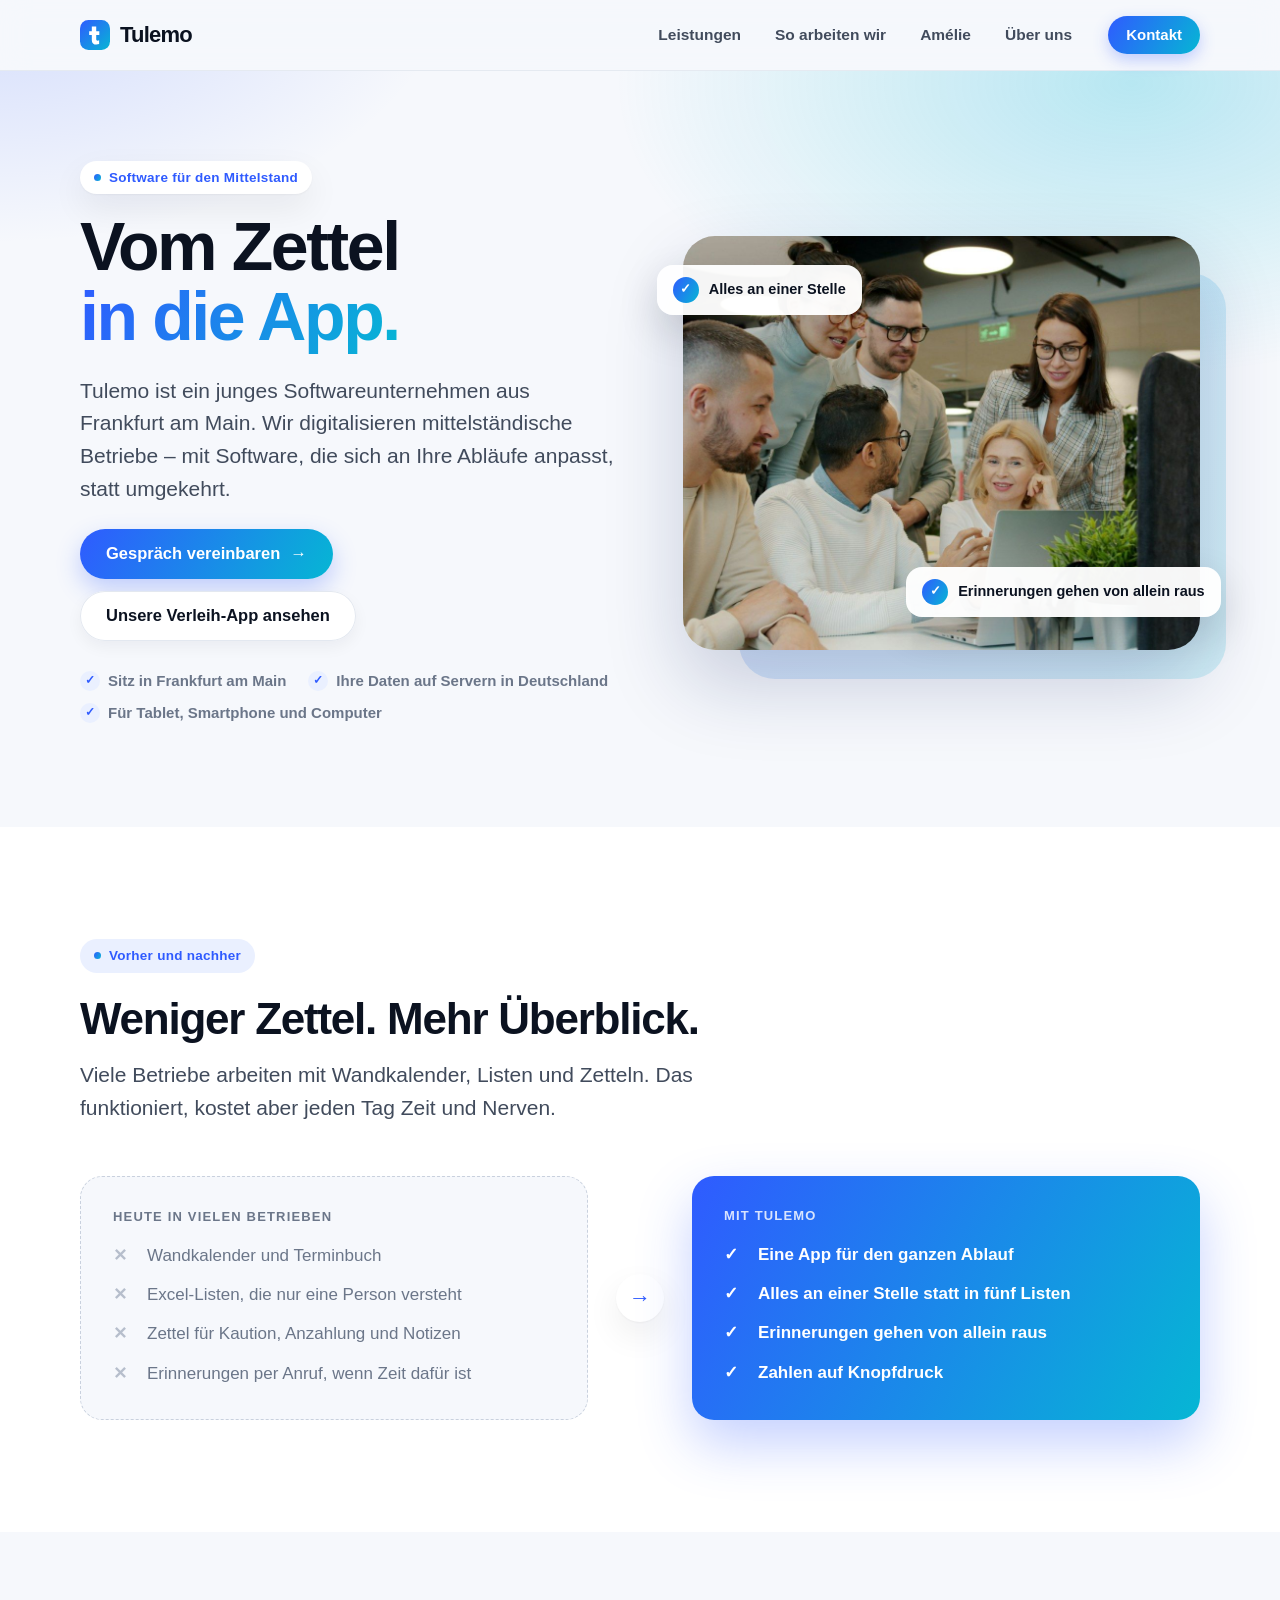
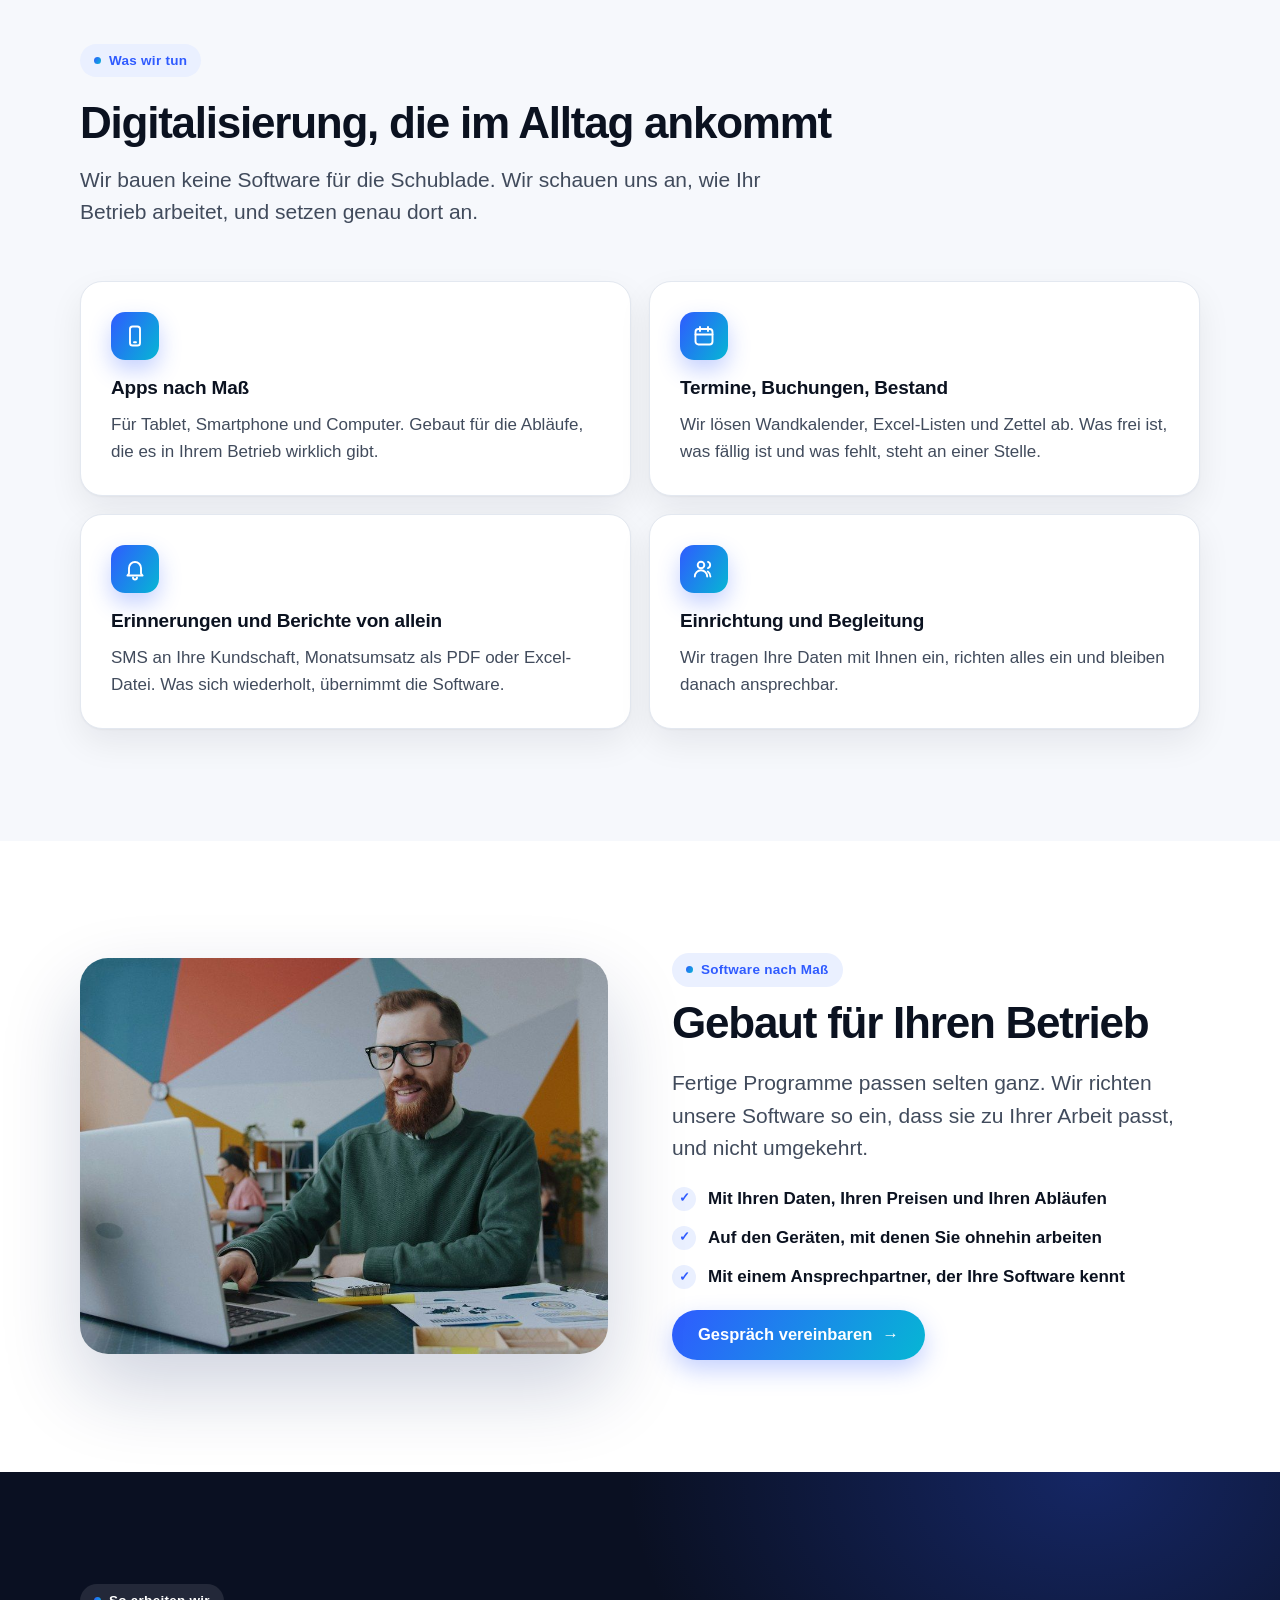
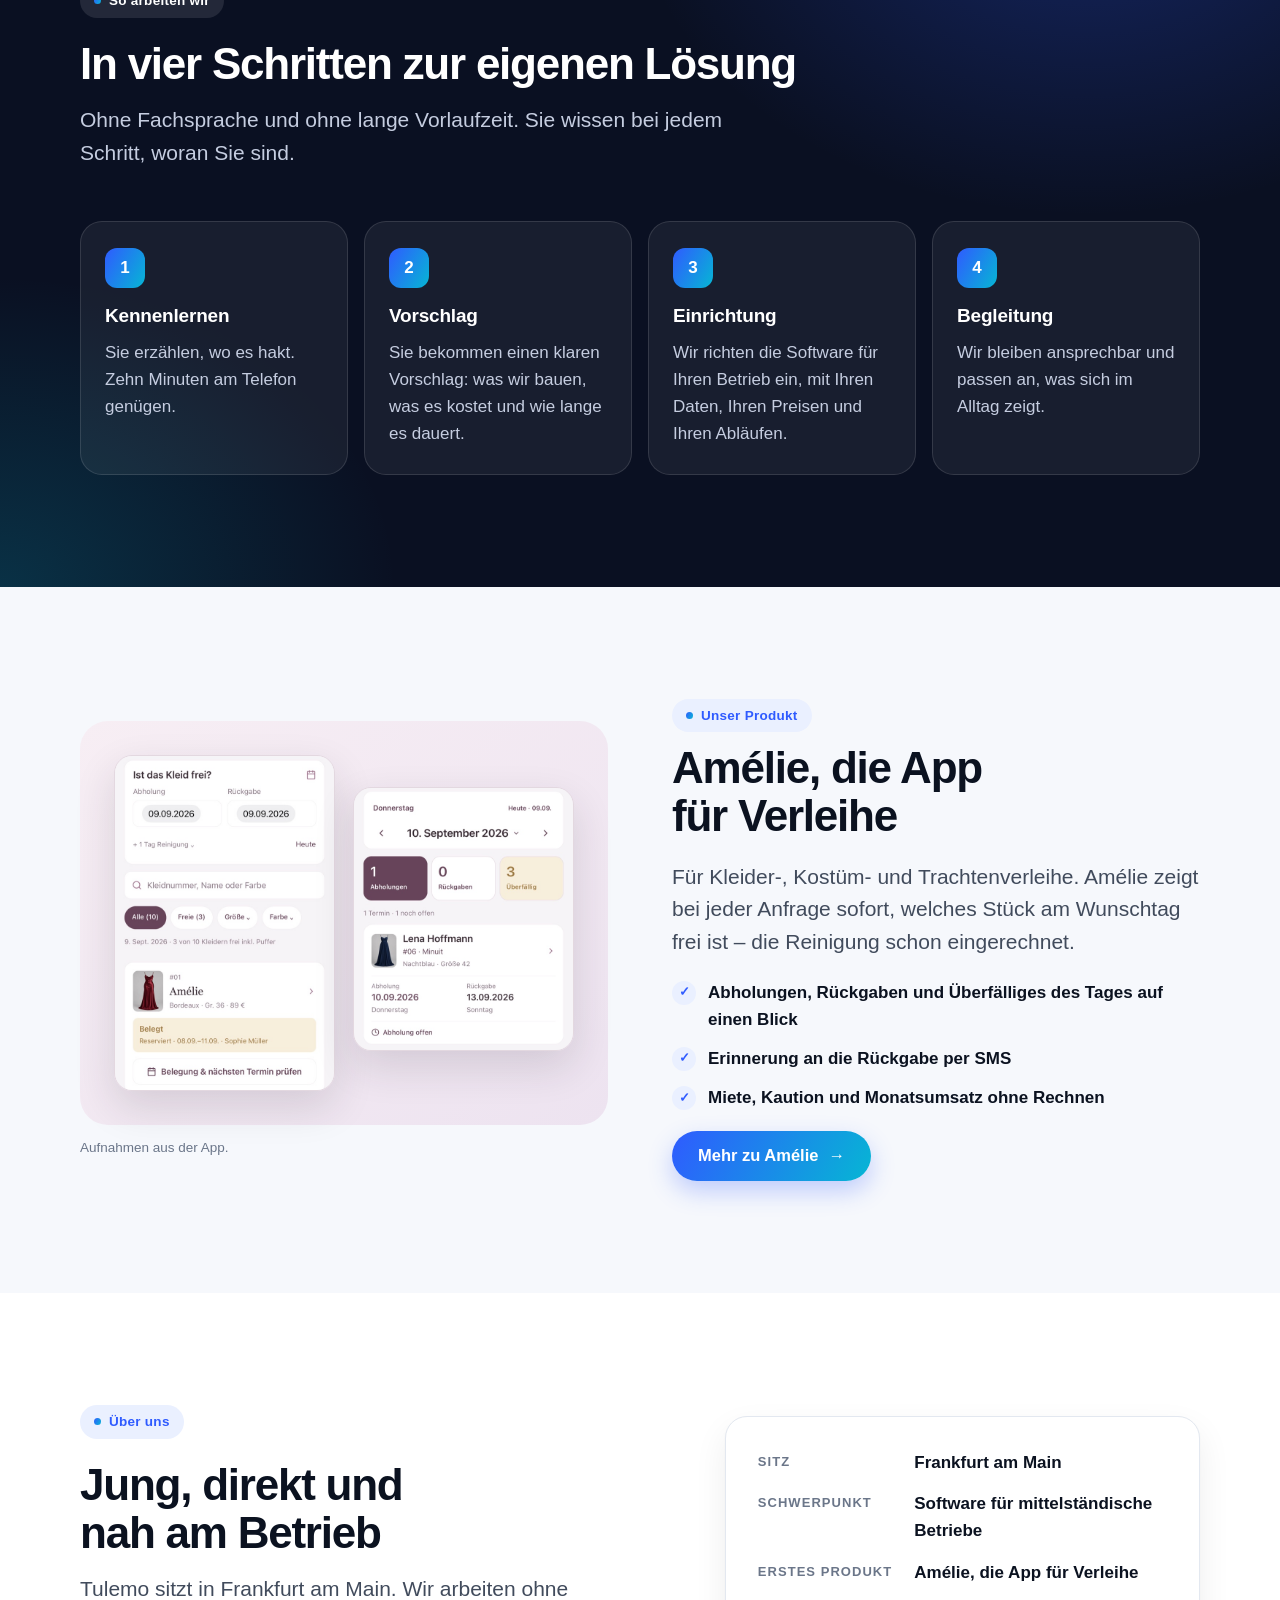
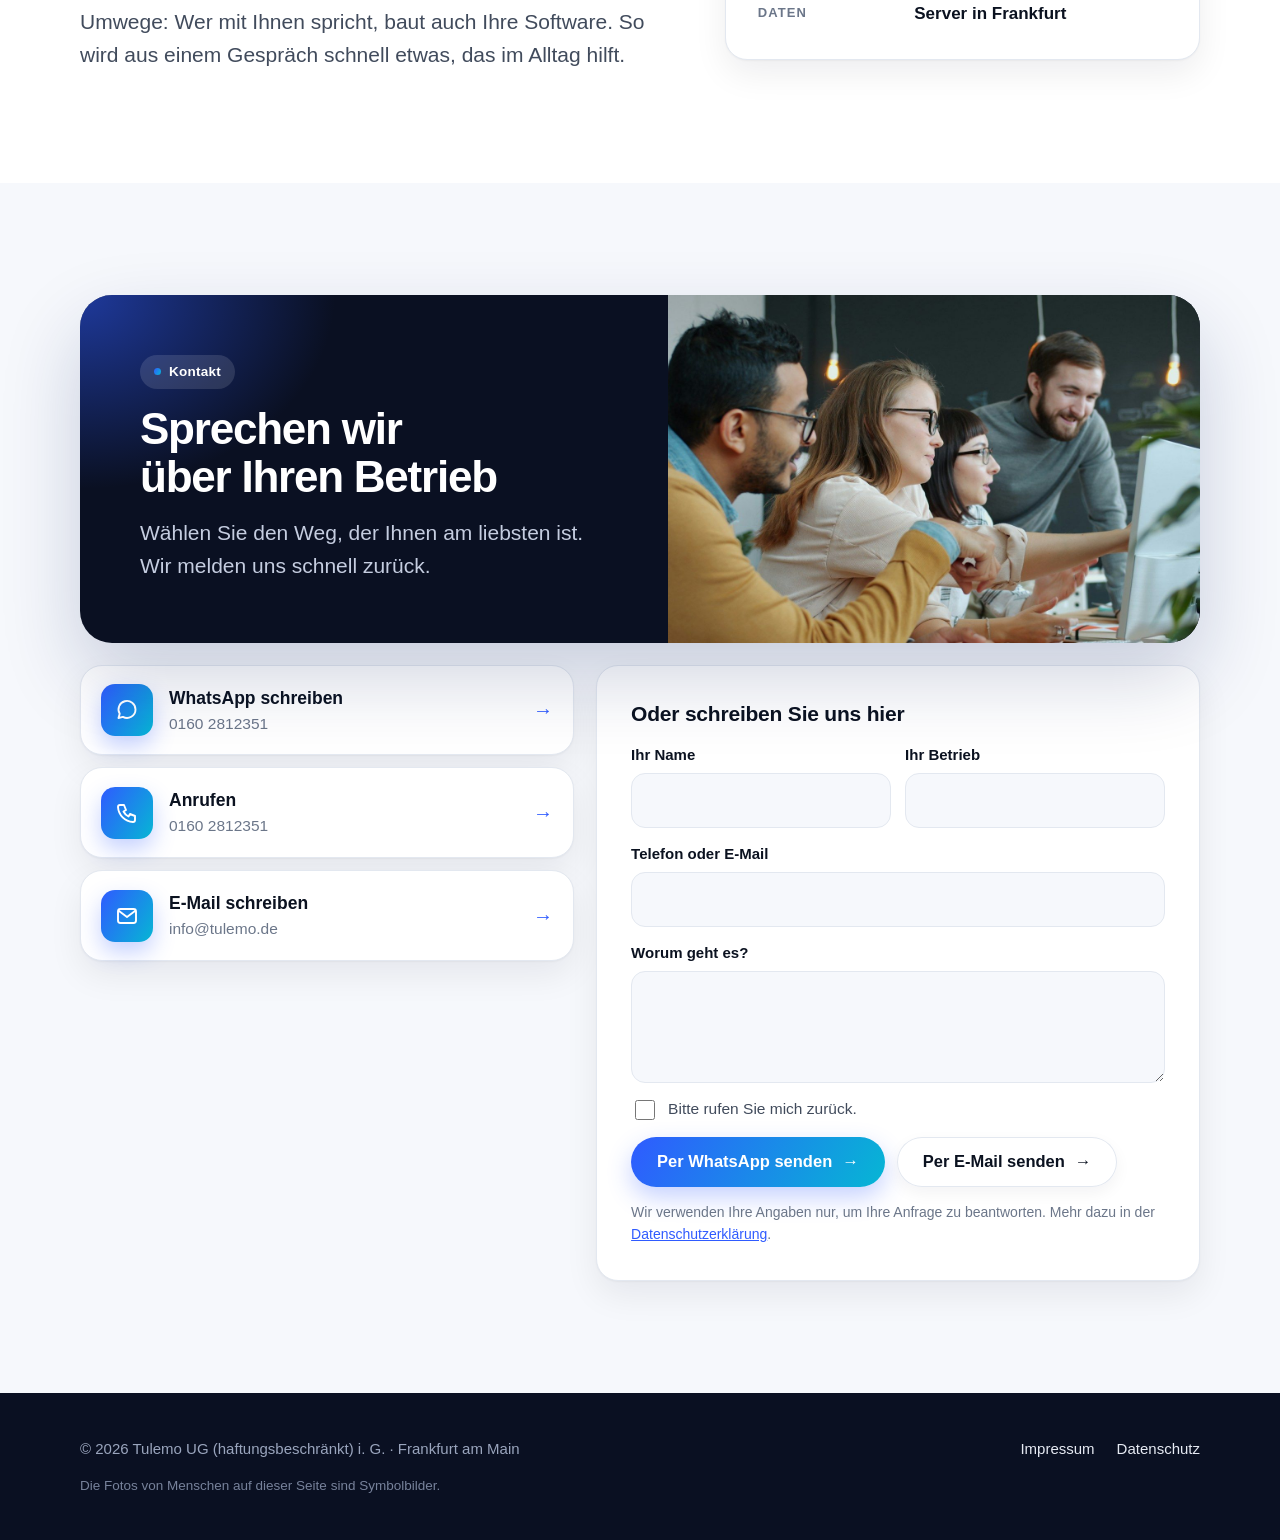
==== commit 9bec3b6b: "Formular: Senden per WhatsApp oder E-Mail Co-Authored-By: Claude Fable 5.2 <noreply@anthropic.com>" ====
--- a/index.html
+++ b/index.html
@@ -241,7 +241,10 @@
           <div class="feld"><label for="f-nachricht">Worum geht es?</label><textarea id="f-nachricht" name="nachricht"></textarea></div>
           <label class="haken-zeile"><input type="checkbox" name="rueckruf" value="ja"> <span>Bitte rufen Sie mich zurück.</span></label>
           <div class="falle" aria-hidden="true"><label for="f-web">Bitte leer lassen</label><input id="f-web" name="website" type="text" tabindex="-1" autocomplete="off"></div>
-          <button class="knopf" type="submit">Anfrage senden <span class="pfeil" aria-hidden="true">→</span></button>
+          <div class="knopfreihe">
+            <button class="knopf" type="button" data-weg="whatsapp">Per WhatsApp senden <span class="pfeil" aria-hidden="true">→</span></button>
+            <button class="knopf zweit" type="submit">Anfrage senden <span class="pfeil" aria-hidden="true">→</span></button>
+          </div>
           <div class="meldung" role="status" hidden></div>
           <p class="klein-text">Wir verwenden Ihre Angaben nur, um Ihre Anfrage zu beantworten. Mehr dazu in der <a href="datenschutz.html">Datenschutzerklärung</a>.</p>
         </form>
